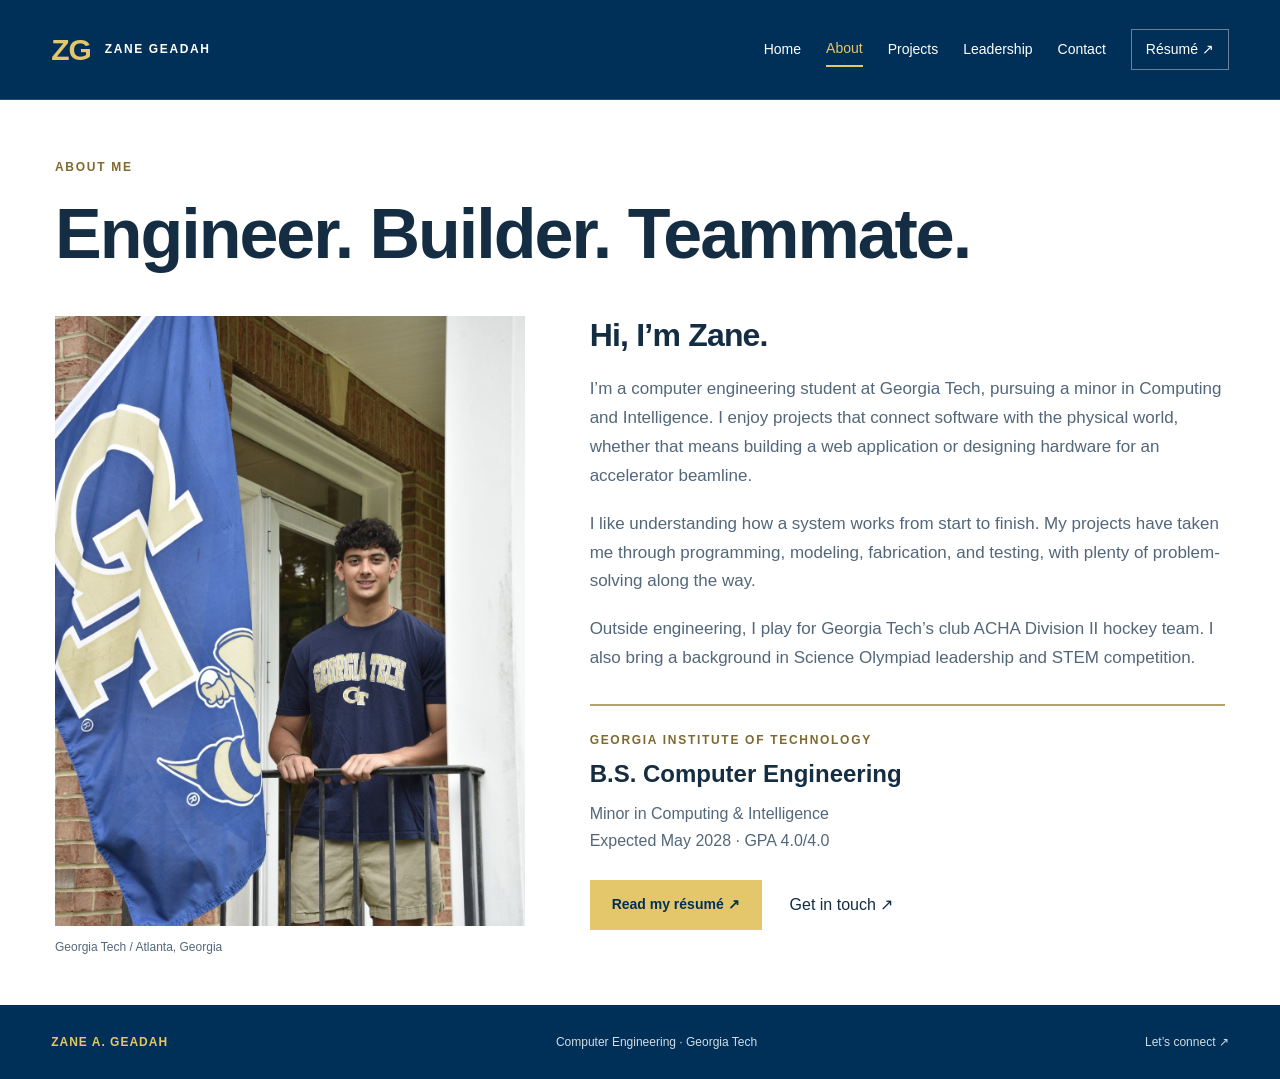
==== about.html @ a60bbcfa "Initial Portfolio Site" ====
<!doctype html><html lang="en"><head><meta charset="utf-8"><meta name="viewport" content="width=device-width,initial-scale=1"><title>About me | Zane Geadah</title><meta name="description" content="Zane Geadah — Georgia Tech computer engineering student. Projects, research, leadership, and a GT Movies Store walkthrough."><meta name="theme-color" content="#003057"><link rel="stylesheet" href="style.css"></head><body><a class="skip" href="#main">Skip to content</a><header><a class="brand" href="index.html">ZG<span>ZANE GEADAH</span></a><nav aria-label="Main navigation"><a href="index.html">Home</a><a href="about.html" aria-current="page">About</a><a href="projects.html">Projects</a><a href="leadership.html">Leadership</a><a href="contact.html">Contact</a><a class="resume" href="assets/Zane-Geadah-Resume.pdf" target="_blank" rel="noopener">Résumé ↗</a></nav></header><main id="main"><section class="page-heading wrap"><p class="eyebrow">ABOUT ME</p><h1>Engineer. Builder. Teammate.</h1></section><section class="split wrap about-layout"><figure class="about-photo"><img src="assets/about-zane.jpg" alt="Zane standing beside a Georgia Tech flag"><figcaption>Georgia Tech / Atlanta, Georgia</figcaption></figure><div class="prose"><h2>Hi, I’m Zane.</h2><p>I’m a computer engineering student at Georgia Tech, pursuing a minor in Computing and Intelligence. I enjoy projects that connect software with the physical world, whether that means building a web application or designing hardware for an accelerator beamline.</p><p>I like understanding how a system works from start to finish. My projects have taken me through programming, modeling, fabrication, and testing, with plenty of problem-solving along the way.</p><p>Outside engineering, I play for Georgia Tech’s club ACHA Division II hockey team. I also bring a background in Science Olympiad leadership and STEM competition.</p><div class="education-block"><p class="eyebrow">GEORGIA INSTITUTE OF TECHNOLOGY</p><h3>B.S. Computer Engineering</h3><p>Minor in Computing &amp; Intelligence<br>Expected May 2028 · GPA 4.0/4.0</p></div><div class="actions"><a class="button" href="assets/Zane-Geadah-Resume.pdf" target="_blank" rel="noopener">Read my résumé ↗</a><a href="contact.html">Get in touch ↗</a></div></div></section></main><footer><a class="footer-name" href="index.html">ZANE A. GEADAH</a><span>Computer Engineering · Georgia Tech</span><a href="mailto:zageadah@gmail.com">Let’s connect ↗</a></footer><dialog id="image-viewer" aria-label="Project image detail"><button id="close-viewer" aria-label="Close image">Close ×</button><img id="viewer-image" alt=""><p id="viewer-caption"></p></dialog><script src="site.js"></script></body></html>
---- style.css ----
:root{--navy:#003057;--deep:#061e32;--gold:#e4c66b;--ink:#142d42;--muted:#53677a;--paper:#fff;--line:#d8e0e5}*{box-sizing:border-box}html{scroll-behavior:smooth}body{margin:0;background:white;color:var(--ink);font:16px/1.7 Arial,Helvetica,sans-serif;min-height:100vh;display:flex;flex-direction:column}main{flex:1}a{color:inherit;text-decoration:none}a:hover{text-decoration:underline;text-underline-offset:5px}a:focus-visible,button:focus-visible{outline:3px solid #b79a42;outline-offset:5px}img{display:block;width:100%;height:100%;object-fit:cover}p,h1,h2,h3,figure{margin:0}.wrap{max-width:1320px;margin:auto;padding-left:55px;padding-right:55px}header{background:var(--navy);color:white;display:flex;justify-content:space-between;align-items:center;gap:24px;padding:24px max(4%,calc((100vw - 1210px)/2));border-bottom:1px solid #ffffff28}.brand{display:flex;align-items:center;gap:14px;font-size:30px;letter-spacing:-1px;font-weight:800;color:var(--gold)}.brand span{font-size:12px;letter-spacing:1.6px;color:white}nav{display:flex;gap:25px;align-items:center;font-size:14px}nav a{padding:5px 0}nav a[aria-current]{color:var(--gold);border-bottom:2px solid var(--gold)}nav .resume{border:1px solid #ffffff65;padding:8px 14px}h1{font-size:clamp(38px,5.5vw,70px);line-height:1.09;letter-spacing:-2px;font-weight:700}h1 em{font-style:normal;color:#8c722f}h2{font-size:32px;line-height:1.2;letter-spacing:-.8px}h3{font-size:24px;line-height:1.3}.eyebrow{font-size:12px;letter-spacing:1.7px;font-weight:700}.home-hero{max-width:none;background:var(--navy);color:white;padding:68px max(4%,calc((100vw - 1210px)/2)) 58px}.home-hero .eyebrow{color:var(--gold)}.home-hero h1{font-size:clamp(58px,8vw,108px);margin:22px 0 24px;letter-spacing:-4px}.gold{color:var(--gold)}.hero-line{font-size:clamp(31px,4vw,48px);line-height:1.18}.hero-line em{font-family:Georgia,serif;color:var(--gold);font-weight:400}.intro-text{max-width:630px;color:#d2dce5;font-size:18px;margin:25px 0}.actions{display:flex;align-items:center;gap:28px;flex-wrap:wrap;margin-top:26px}.button{background:var(--gold);color:var(--navy);display:inline-flex;align-items:center;gap:22px;padding:13px 22px;font-size:14px;font-weight:700}.availability{font-size:12px;letter-spacing:1.5px;margin-top:31px;color:#c4d0dc}.section-title{display:flex;justify-content:space-between;align-items:end;gap:24px;margin-bottom:27px}.section-title .eyebrow{color:var(--muted);margin-bottom:10px}.section-title>a{font-size:14px}.home-projects{padding-top:52px;padding-bottom:65px}.cards{display:grid;grid-template-columns:repeat(3,minmax(0,1fr));gap:23px}.card{display:block;border:1px solid var(--line);background:#fff;transition:transform .2s,box-shadow .2s}.card:hover{transform:translateY(-4px);box-shadow:0 10px 28px #00305713;text-decoration:none}.card-image{height:205px;overflow:hidden;background:var(--deep)}.card-image img{object-fit:cover}.card-copy{padding:24px}.card-copy .eyebrow{font-size:11px;color:#667687}.card-copy h2{font-size:24px;display:flex;justify-content:space-between;gap:13px;margin:11px 0 12px}.card-copy h2 span{font-size:20px;color:#886d2c}.card-copy>p:last-child{color:var(--muted);font-size:15px;line-height:1.6}.card-mark{height:205px;background:var(--navy);color:var(--gold);display:flex;align-items:center;justify-content:center;font-size:74px;letter-spacing:-3px;font-weight:700;gap:9px}.card-mark small{font-size:21px;letter-spacing:0}.page-heading{padding-top:57px;padding-bottom:43px}.page-heading .eyebrow{color:#81692e;margin-bottom:19px}.lede{max-width:740px;margin-top:22px;color:var(--muted);font-size:19px}.breadcrumb{padding-top:28px;font-size:14px;color:#60768a}.breadcrumb+.page-heading{padding-top:26px}.project-list{padding-bottom:75px}.split{display:grid;grid-template-columns:.85fr 1.15fr;gap:65px;align-items:start;padding-bottom:75px}.about-photo{height:610px}.about-photo img{object-position:center 40%}figcaption{font-size:12px;color:var(--muted);padding:12px 0;line-height:1.5}.prose h2{margin-bottom:21px}.prose>p{color:var(--muted);margin-bottom:19px;font-size:17px}.education-block{border-top:2px solid #b3a369;margin-top:31px;padding-top:24px}.education-block .eyebrow{color:#7e692f;margin-bottom:8px}.education-block p:not(.eyebrow){color:var(--muted);margin-top:10px}.lab-overview{display:grid;grid-template-columns:1fr 1.08fr;gap:46px;align-items:start}.lab-overview figure{height:430px}.lab-overview img{object-position:center}.tags{display:flex;flex-wrap:wrap;gap:8px;margin-top:22px}.tags span{font-size:12px;border:1px solid #aebcc9;padding:4px 10px}.lab-process{padding-top:73px;padding-bottom:80px}.evidence-grid{display:grid;grid-template-columns:repeat(4,minmax(0,1fr));gap:18px}.evidence-item{appearance:none;border:0;background:none;padding:0;color:inherit;text-align:left;font:inherit;cursor:pointer}.evidence-visual{height:210px;display:block;border:1px solid var(--line);background:#f3f5f7}.evidence-visual img{object-fit:contain}.evidence-caption{display:block;margin-top:13px}.evidence-caption small{display:block;font-size:11px;letter-spacing:1px;color:#6d602f}.evidence-caption strong{display:block;font-size:16px;line-height:1.4;margin-top:7px}.evidence-caption strong>span{color:#8c722f}.mining-layout{display:grid;grid-template-columns:.8fr 1.2fr;gap:60px;padding-bottom:85px;align-items:start}.mining-metric{background:var(--navy);color:var(--gold);padding:45px}.mining-metric strong{display:block;font-size:110px;line-height:1;letter-spacing:-5px}.mining-metric>span{font-size:32px}.mining-metric p{font-size:13px;color:#c3d0dc;margin-top:22px}.leadership-cards{grid-template-columns:repeat(2,1fr)}.leadership-cards .card-image{height:300px}.leadership-cards .card:first-child img{object-position:center 30%}.honor-society{padding-top:55px;padding-bottom:70px}.honor-society .eyebrow{margin-bottom:12px}.honor-society p{max-width:790px}.hockey-layout{grid-template-columns:1fr 1fr}.hockey-layout figure{height:670px}.hockey-layout img{object-fit:contain;background:#f3f5f7}.science-layout{padding-bottom:75px;display:grid;gap:36px}.science-layout figure img{height:auto;max-height:590px;object-fit:contain}.science-layout .prose{max-width:820px}.contact-page{padding-bottom:120px}.email{font-size:clamp(24px,4vw,46px);font-weight:700;border-bottom:2px solid #b3a369;padding-bottom:8px;overflow-wrap:anywhere}.contact-links{display:flex;gap:30px;flex-wrap:wrap;margin-top:36px}.contact-links a{font-size:16px}footer{display:flex;justify-content:space-between;gap:22px;align-items:center;background:var(--navy);color:#d0dce5;padding:27px max(4%,calc((100vw - 1210px)/2));font-size:12px}.footer-name{font-weight:700;color:var(--gold);letter-spacing:1px}.skip{position:absolute;top:-100px;background:white;padding:15px;z-index:20}.skip:focus{top:0}dialog{border:0;padding:24px;background:white;max-width:94vw;max-height:94vh;width:1100px;box-shadow:0 20px 100px #0005}dialog::backdrop{background:#001e36dd}dialog img{height:auto;max-height:76vh;object-fit:contain;margin:auto}dialog p{font-size:14px;margin-top:12px}#close-viewer{display:block;margin:0 0 15px auto;border:1px solid #a0adb9;background:white;padding:9px 16px;color:var(--ink);font:inherit;cursor:pointer}body:has(dialog[open]){overflow:hidden}.movie-page{padding-top:28px;padding-bottom:75px}
@media(max-width:1000px){header{flex-wrap:wrap}nav{gap:23px}.wrap{padding-left:32px;padding-right:32px}.cards{gap:18px}.card-copy{padding:19px}.card-copy h2{font-size:22px}.split{gap:35px}.about-photo{height:550px}.lab-overview{gap:28px}.evidence-grid{grid-template-columns:repeat(2,1fr)}.evidence-visual{height:260px}.mining-layout{gap:30px}.mining-metric{padding:32px}.mining-metric strong{font-size:88px}}
@media(max-width:700px){header{padding:20px 22px;gap:17px}.brand{font-size:26px}.brand span{font-size:11px}nav{gap:16px;flex-wrap:wrap;font-size:14px}.wrap{padding-left:23px;padding-right:23px}.home-hero{padding:45px 23px}.home-hero h1{letter-spacing:-2px}.cards{grid-template-columns:1fr}.card-image,.card-mark{height:240px}.page-heading{padding-top:38px;padding-bottom:32px}h1{font-size:42px;letter-spacing:-1.4px}h2{font-size:28px}.split,.lab-overview,.mining-layout{grid-template-columns:1fr;gap:40px}.about-photo{height:490px;max-width:390px;width:100%;margin:0 auto 10px}.lab-overview figure{height:auto}.lab-overview img{height:310px}.lab-process{padding-top:42px}.evidence-visual{height:180px}.evidence-grid{gap:25px 14px}.evidence-caption small{font-size:10px}.evidence-caption strong{font-size:14px}.section-title{align-items:start}.section-title>a{white-space:nowrap}.mining-metric{padding:30px}.hockey-layout figure{height:540px}.leadership-cards{grid-template-columns:1fr}.science-layout{gap:25px}.contact-page{padding-bottom:85px}footer{flex-wrap:wrap;padding:25px 23px}.movie-page{padding-left:15px;padding-right:15px}.breadcrumb{padding-top:22px}.prose>p{font-size:16px}.card:hover{transform:none}}@media(prefers-reduced-motion:reduce){html{scroll-behavior:auto}.card{transition:none}}
/* GT Movies Store project case study */
.projects{background:#fff;padding-bottom:30px}.movie-project{border:1px solid #dbe2e8;min-width:0}.movie-overview{display:grid;grid-template-columns:1.45fr 1fr;gap:55px;padding:42px}.movie-description .eyebrow{color:#627284}.movie-description h3{font-size:46px;letter-spacing:-1.4px;margin:13px 0 18px}.movie-description>p:not(.eyebrow){color:var(--muted);margin:15px 0}.movie-description .project-lead{font-size:23px;color:var(--ink)!important;line-height:1.4}.project-actions{display:flex;align-items:center;gap:26px;margin-top:28px;flex-wrap:wrap}.project-actions .button{font-size:14px;gap:18px}.movie-capabilities{background:#f3f6f8;padding:28px;align-self:start;border-top:3px solid #b49b61}.movie-capabilities>div{display:flex;gap:17px;padding:22px 0;border-bottom:1px solid #d6dfe7}.movie-capabilities>div>span{font-size:13px;color:#60768a;font-weight:700}.movie-capabilities h4,.process-grid h4{margin:0 0 9px;font-size:19px;line-height:1.35;letter-spacing:-.3px}.movie-capabilities p:not(.eyebrow){font-size:15px;line-height:1.6;color:var(--muted)}.code-note{font-size:13px;display:block;margin-top:21px;overflow-wrap:anywhere}.code-note>span{font-family:monospace;font-size:18px;margin-right:7px}.project-process{padding:38px 42px;background:#f7f9fa;border-top:1px solid #dbe2e8}.process-heading .eyebrow{color:var(--muted);margin-bottom:9px}.process-heading h3{font-size:29px}.process-grid{display:grid;grid-template-columns:repeat(3,minmax(0,1fr));gap:30px;margin-top:30px}.process-number{display:block;font-size:12px;color:#526c84;font-weight:700;letter-spacing:1px;margin-bottom:13px}.process-grid p{font-size:16px;color:var(--muted);margin:14px 0 0}.process-grid a{color:#234f73;text-decoration:underline;text-underline-offset:3px}.project-video{padding:38px 42px;border-top:1px solid #dbe2e8}.video-heading{display:flex;justify-content:space-between;align-items:end;gap:20px;margin-bottom:22px}.video-heading .eyebrow{color:var(--muted);margin-bottom:9px}.video-heading>span{font-size:12px;letter-spacing:1px;color:var(--muted);white-space:nowrap}.project-video video{display:block;width:100%;aspect-ratio:16/9;background:#080c11;max-height:75vh;object-fit:contain}.video-footer{display:flex;gap:25px;justify-content:space-between;align-items:start;margin-top:15px;font-size:14px;color:var(--muted)}.video-footer a{white-space:nowrap;text-decoration:underline}#gt-movies-store,#project-video{scroll-margin-top:30px}.movie-project cite{font-style:italic}@media(max-width:1000px){.movie-overview{padding:30px;gap:30px;grid-template-columns:1.2fr 1fr}.movie-description h3{font-size:38px}.process-grid{gap:24px;grid-template-columns:1fr}.process-grid section{border-top:1px solid #dbe2e8;padding-top:23px}.project-process,.project-video{padding:30px}.process-grid p{max-width:850px}}@media(max-width:700px){header{gap:14px;flex-wrap:wrap}nav{gap:16px;flex-wrap:wrap}.movie-overview{grid-template-columns:1fr;padding:23px;gap:28px}.movie-description h3{font-size:34px}.movie-description .project-lead{font-size:21px}.movie-capabilities{padding:22px}.project-process,.project-video{padding:24px}.process-heading h3{font-size:26px}.video-heading{align-items:start;flex-direction:column;gap:10px}.video-heading h3{font-size:25px}.video-footer{flex-direction:column;gap:12px}.project-actions{gap:20px}.project-video video{max-height:none}.projects .section-heading h2{font-size:30px}.code-note{font-size:14px}}@media(max-width:390px){.project-process,.project-video,.movie-overview{padding:18px}.movie-description h3{font-size:30px}nav{gap:12px}}
.movie-capabilities{background:var(--navy);color:white;border-top:3px solid var(--gold)}.movie-capabilities p:not(.eyebrow){color:#d0dbe5}.movie-capabilities>div{border-color:#ffffff30}.movie-capabilities>div>span{color:var(--gold)}.movie-capabilities .eyebrow,.code-note{color:var(--gold)}.project-process{background:#f5f6f7}.process-number{color:#80692c}.movie-description .eyebrow{color:#80692c}.project-video{background:var(--deep);color:white}.video-heading .eyebrow,.video-heading>span{color:var(--gold)}.video-footer{color:#cbd7e1}
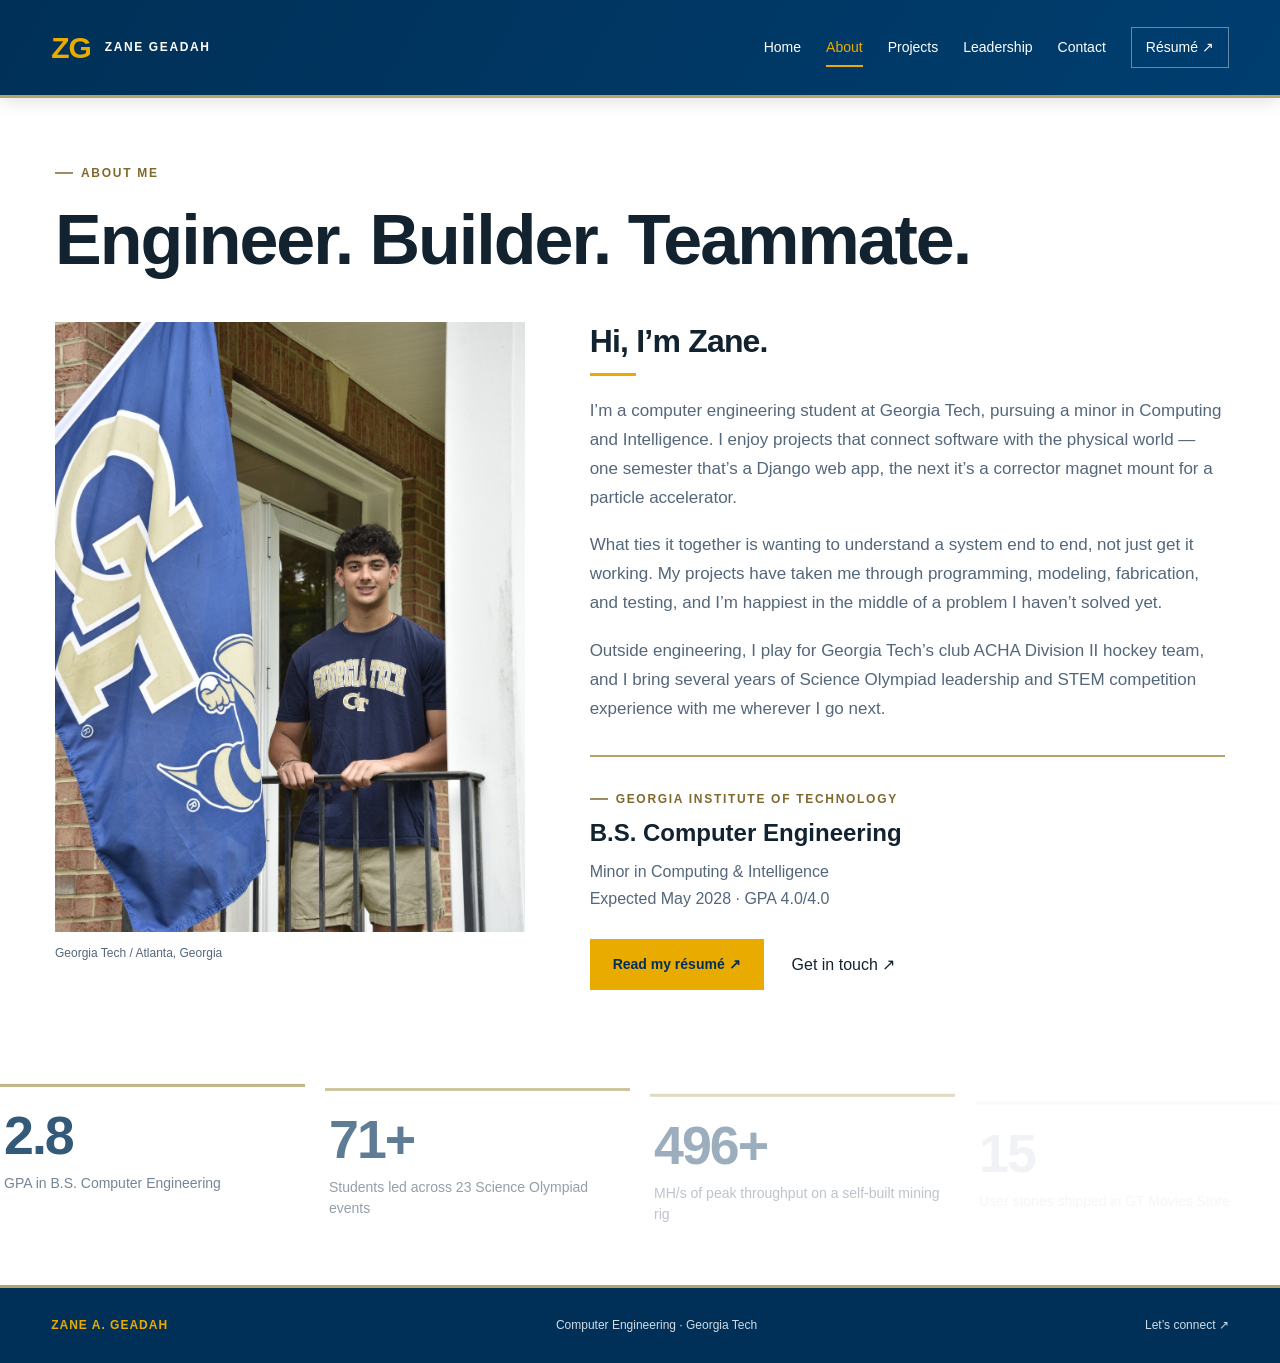
==== commit 4d15249b: "Add scroll-driven motion system and refresh copy across the site - Vendor anime.js (v3.2.2, MIT) loc" ====
--- a/about.html
+++ b/about.html
@@ -1 +1 @@
-<!doctype html><html lang="en"><head><meta charset="utf-8"><meta name="viewport" content="width=device-width,initial-scale=1"><title>About me | Zane Geadah</title><meta name="description" content="Zane Geadah — Georgia Tech computer engineering student. Projects, research, leadership, and a GT Movies Store walkthrough."><meta name="theme-color" content="#003057"><link rel="stylesheet" href="style.css"></head><body><a class="skip" href="#main">Skip to content</a><header><a class="brand" href="index.html">ZG<span>ZANE GEADAH</span></a><nav aria-label="Main navigation"><a href="index.html">Home</a><a href="about.html" aria-current="page">About</a><a href="projects.html">Projects</a><a href="leadership.html">Leadership</a><a href="contact.html">Contact</a><a class="resume" href="assets/Zane-Geadah-Resume.pdf" target="_blank" rel="noopener">Résumé ↗</a></nav></header><main id="main"><section class="page-heading wrap"><p class="eyebrow">ABOUT ME</p><h1>Engineer. Builder. Teammate.</h1></section><section class="split wrap about-layout"><figure class="about-photo"><img src="assets/about-zane.jpg" alt="Zane standing beside a Georgia Tech flag"><figcaption>Georgia Tech / Atlanta, Georgia</figcaption></figure><div class="prose"><h2>Hi, I’m Zane.</h2><p>I’m a computer engineering student at Georgia Tech, pursuing a minor in Computing and Intelligence. I enjoy projects that connect software with the physical world, whether that means building a web application or designing hardware for an accelerator beamline.</p><p>I like understanding how a system works from start to finish. My projects have taken me through programming, modeling, fabrication, and testing, with plenty of problem-solving along the way.</p><p>Outside engineering, I play for Georgia Tech’s club ACHA Division II hockey team. I also bring a background in Science Olympiad leadership and STEM competition.</p><div class="education-block"><p class="eyebrow">GEORGIA INSTITUTE OF TECHNOLOGY</p><h3>B.S. Computer Engineering</h3><p>Minor in Computing &amp; Intelligence<br>Expected May 2028 · GPA 4.0/4.0</p></div><div class="actions"><a class="button" href="assets/Zane-Geadah-Resume.pdf" target="_blank" rel="noopener">Read my résumé ↗</a><a href="contact.html">Get in touch ↗</a></div></div></section></main><footer><a class="footer-name" href="index.html">ZANE A. GEADAH</a><span>Computer Engineering · Georgia Tech</span><a href="mailto:zageadah@gmail.com">Let’s connect ↗</a></footer><dialog id="image-viewer" aria-label="Project image detail"><button id="close-viewer" aria-label="Close image">Close ×</button><img id="viewer-image" alt=""><p id="viewer-caption"></p></dialog><script src="site.js"></script></body></html>+<!doctype html><html lang="en"><head><meta charset="utf-8"><meta name="viewport" content="width=device-width,initial-scale=1"><title>About me | Zane Geadah</title><meta name="description" content="Zane Geadah — Georgia Tech computer engineering student. Projects, research, leadership, and a GT Movies Store walkthrough."><meta name="theme-color" content="#003057"><link rel="stylesheet" href="style.css"></head><body><a class="skip" href="#main">Skip to content</a><header><a class="brand" href="index.html">ZG<span>ZANE GEADAH</span></a><nav aria-label="Main navigation"><a href="index.html">Home</a><a href="about.html" aria-current="page">About</a><a href="projects.html">Projects</a><a href="leadership.html">Leadership</a><a href="contact.html">Contact</a><a class="resume" href="assets/Zane-Geadah-Resume.pdf" target="_blank" rel="noopener">Résumé ↗</a></nav></header><main id="main"><section class="page-heading wrap"><p class="eyebrow">ABOUT ME</p><h1>Engineer. Builder. Teammate.</h1></section><section class="split wrap about-layout"><figure class="about-photo"><img src="assets/about-zane.jpg" alt="Zane standing beside a Georgia Tech flag"><figcaption>Georgia Tech / Atlanta, Georgia</figcaption></figure><div class="prose"><h2>Hi, I’m Zane.</h2><p>I’m a computer engineering student at Georgia Tech, pursuing a minor in Computing and Intelligence. I enjoy projects that connect software with the physical world — one semester that’s a Django web app, the next it’s a corrector magnet mount for a particle accelerator.</p><p>What ties it together is wanting to understand a system end to end, not just get it working. My projects have taken me through programming, modeling, fabrication, and testing, and I’m happiest in the middle of a problem I haven’t solved yet.</p><p>Outside engineering, I play for Georgia Tech’s club ACHA Division II hockey team, and I bring several years of Science Olympiad leadership and STEM competition experience with me wherever I go next.</p><div class="education-block"><p class="eyebrow">GEORGIA INSTITUTE OF TECHNOLOGY</p><h3>B.S. Computer Engineering</h3><p>Minor in Computing &amp; Intelligence<br>Expected May 2028 · GPA 4.0/4.0</p></div><div class="actions"><a class="button" href="assets/Zane-Geadah-Resume.pdf" target="_blank" rel="noopener">Read my résumé ↗</a><a href="contact.html">Get in touch ↗</a></div></div></section><section class="wrap stat-strip" aria-label="Zane by the numbers"><div class="stat"><strong data-count="4" data-decimals="1">4.0</strong><span>GPA in B.S. Computer Engineering</span></div><div class="stat"><strong data-count="100" data-suffix="+">100+</strong><span>Students led across 23 Science Olympiad events</span></div><div class="stat"><strong data-count="700" data-suffix="+">700+</strong><span>MH/s of peak throughput on a self-built mining rig</span></div><div class="stat"><strong data-count="21">21</strong><span>User stories shipped in GT Movies Store</span></div></section></main><footer><a class="footer-name" href="index.html">ZANE A. GEADAH</a><span>Computer Engineering · Georgia Tech</span><a href="mailto:zageadah@gmail.com">Let’s connect ↗</a></footer><dialog id="image-viewer" aria-label="Project image detail"><button id="close-viewer" aria-label="Close image">Close ×</button><img id="viewer-image" alt=""><p id="viewer-caption"></p></dialog><script src="assets/vendor/anime.min.js"></script><script src="site.js"></script><script src="motion.js"></script></body></html>
--- a/style.css
+++ b/style.css
@@ -1,6 +1,6 @@
-:root{--navy:#003057;--deep:#061e32;--gold:#e4c66b;--ink:#142d42;--muted:#53677a;--paper:#fff;--line:#d8e0e5}*{box-sizing:border-box}html{scroll-behavior:smooth}body{margin:0;background:white;color:var(--ink);font:16px/1.7 Arial,Helvetica,sans-serif;min-height:100vh;display:flex;flex-direction:column}main{flex:1}a{color:inherit;text-decoration:none}a:hover{text-decoration:underline;text-underline-offset:5px}a:focus-visible,button:focus-visible{outline:3px solid #b79a42;outline-offset:5px}img{display:block;width:100%;height:100%;object-fit:cover}p,h1,h2,h3,figure{margin:0}.wrap{max-width:1320px;margin:auto;padding-left:55px;padding-right:55px}header{background:var(--navy);color:white;display:flex;justify-content:space-between;align-items:center;gap:24px;padding:24px max(4%,calc((100vw - 1210px)/2));border-bottom:1px solid #ffffff28}.brand{display:flex;align-items:center;gap:14px;font-size:30px;letter-spacing:-1px;font-weight:800;color:var(--gold)}.brand span{font-size:12px;letter-spacing:1.6px;color:white}nav{display:flex;gap:25px;align-items:center;font-size:14px}nav a{padding:5px 0}nav a[aria-current]{color:var(--gold);border-bottom:2px solid var(--gold)}nav .resume{border:1px solid #ffffff65;padding:8px 14px}h1{font-size:clamp(38px,5.5vw,70px);line-height:1.09;letter-spacing:-2px;font-weight:700}h1 em{font-style:normal;color:#8c722f}h2{font-size:32px;line-height:1.2;letter-spacing:-.8px}h3{font-size:24px;line-height:1.3}.eyebrow{font-size:12px;letter-spacing:1.7px;font-weight:700}.home-hero{max-width:none;background:var(--navy);color:white;padding:68px max(4%,calc((100vw - 1210px)/2)) 58px}.home-hero .eyebrow{color:var(--gold)}.home-hero h1{font-size:clamp(58px,8vw,108px);margin:22px 0 24px;letter-spacing:-4px}.gold{color:var(--gold)}.hero-line{font-size:clamp(31px,4vw,48px);line-height:1.18}.hero-line em{font-family:Georgia,serif;color:var(--gold);font-weight:400}.intro-text{max-width:630px;color:#d2dce5;font-size:18px;margin:25px 0}.actions{display:flex;align-items:center;gap:28px;flex-wrap:wrap;margin-top:26px}.button{background:var(--gold);color:var(--navy);display:inline-flex;align-items:center;gap:22px;padding:13px 22px;font-size:14px;font-weight:700}.availability{font-size:12px;letter-spacing:1.5px;margin-top:31px;color:#c4d0dc}.section-title{display:flex;justify-content:space-between;align-items:end;gap:24px;margin-bottom:27px}.section-title .eyebrow{color:var(--muted);margin-bottom:10px}.section-title>a{font-size:14px}.home-projects{padding-top:52px;padding-bottom:65px}.cards{display:grid;grid-template-columns:repeat(3,minmax(0,1fr));gap:23px}.card{display:block;border:1px solid var(--line);background:#fff;transition:transform .2s,box-shadow .2s}.card:hover{transform:translateY(-4px);box-shadow:0 10px 28px #00305713;text-decoration:none}.card-image{height:205px;overflow:hidden;background:var(--deep)}.card-image img{object-fit:cover}.card-copy{padding:24px}.card-copy .eyebrow{font-size:11px;color:#667687}.card-copy h2{font-size:24px;display:flex;justify-content:space-between;gap:13px;margin:11px 0 12px}.card-copy h2 span{font-size:20px;color:#886d2c}.card-copy>p:last-child{color:var(--muted);font-size:15px;line-height:1.6}.card-mark{height:205px;background:var(--navy);color:var(--gold);display:flex;align-items:center;justify-content:center;font-size:74px;letter-spacing:-3px;font-weight:700;gap:9px}.card-mark small{font-size:21px;letter-spacing:0}.page-heading{padding-top:57px;padding-bottom:43px}.page-heading .eyebrow{color:#81692e;margin-bottom:19px}.lede{max-width:740px;margin-top:22px;color:var(--muted);font-size:19px}.breadcrumb{padding-top:28px;font-size:14px;color:#60768a}.breadcrumb+.page-heading{padding-top:26px}.project-list{padding-bottom:75px}.split{display:grid;grid-template-columns:.85fr 1.15fr;gap:65px;align-items:start;padding-bottom:75px}.about-photo{height:610px}.about-photo img{object-position:center 40%}figcaption{font-size:12px;color:var(--muted);padding:12px 0;line-height:1.5}.prose h2{margin-bottom:21px}.prose>p{color:var(--muted);margin-bottom:19px;font-size:17px}.education-block{border-top:2px solid #b3a369;margin-top:31px;padding-top:24px}.education-block .eyebrow{color:#7e692f;margin-bottom:8px}.education-block p:not(.eyebrow){color:var(--muted);margin-top:10px}.lab-overview{display:grid;grid-template-columns:1fr 1.08fr;gap:46px;align-items:start}.lab-overview figure{height:430px}.lab-overview img{object-position:center}.tags{display:flex;flex-wrap:wrap;gap:8px;margin-top:22px}.tags span{font-size:12px;border:1px solid #aebcc9;padding:4px 10px}.lab-process{padding-top:73px;padding-bottom:80px}.evidence-grid{display:grid;grid-template-columns:repeat(4,minmax(0,1fr));gap:18px}.evidence-item{appearance:none;border:0;background:none;padding:0;color:inherit;text-align:left;font:inherit;cursor:pointer}.evidence-visual{height:210px;display:block;border:1px solid var(--line);background:#f3f5f7}.evidence-visual img{object-fit:contain}.evidence-caption{display:block;margin-top:13px}.evidence-caption small{display:block;font-size:11px;letter-spacing:1px;color:#6d602f}.evidence-caption strong{display:block;font-size:16px;line-height:1.4;margin-top:7px}.evidence-caption strong>span{color:#8c722f}.mining-layout{display:grid;grid-template-columns:.8fr 1.2fr;gap:60px;padding-bottom:85px;align-items:start}.mining-metric{background:var(--navy);color:var(--gold);padding:45px}.mining-metric strong{display:block;font-size:110px;line-height:1;letter-spacing:-5px}.mining-metric>span{font-size:32px}.mining-metric p{font-size:13px;color:#c3d0dc;margin-top:22px}.leadership-cards{grid-template-columns:repeat(2,1fr)}.leadership-cards .card-image{height:300px}.leadership-cards .card:first-child img{object-position:center 30%}.honor-society{padding-top:55px;padding-bottom:70px}.honor-society .eyebrow{margin-bottom:12px}.honor-society p{max-width:790px}.hockey-layout{grid-template-columns:1fr 1fr}.hockey-layout figure{height:670px}.hockey-layout img{object-fit:contain;background:#f3f5f7}.science-layout{padding-bottom:75px;display:grid;gap:36px}.science-layout figure img{height:auto;max-height:590px;object-fit:contain}.science-layout .prose{max-width:820px}.contact-page{padding-bottom:120px}.email{font-size:clamp(24px,4vw,46px);font-weight:700;border-bottom:2px solid #b3a369;padding-bottom:8px;overflow-wrap:anywhere}.contact-links{display:flex;gap:30px;flex-wrap:wrap;margin-top:36px}.contact-links a{font-size:16px}footer{display:flex;justify-content:space-between;gap:22px;align-items:center;background:var(--navy);color:#d0dce5;padding:27px max(4%,calc((100vw - 1210px)/2));font-size:12px}.footer-name{font-weight:700;color:var(--gold);letter-spacing:1px}.skip{position:absolute;top:-100px;background:white;padding:15px;z-index:20}.skip:focus{top:0}dialog{border:0;padding:24px;background:white;max-width:94vw;max-height:94vh;width:1100px;box-shadow:0 20px 100px #0005}dialog::backdrop{background:#001e36dd}dialog img{height:auto;max-height:76vh;object-fit:contain;margin:auto}dialog p{font-size:14px;margin-top:12px}#close-viewer{display:block;margin:0 0 15px auto;border:1px solid #a0adb9;background:white;padding:9px 16px;color:var(--ink);font:inherit;cursor:pointer}body:has(dialog[open]){overflow:hidden}.movie-page{padding-top:28px;padding-bottom:75px}
+:root{--navy:#003057;--navy2:#00457c;--deep:#041a2c;--gold:#b3a369;--gold-bright:#eaab00;--ink:#12232f;--muted:#54677a;--paper:#fff;--line:#dbe1e6;--cream:#f8f6ee}*{box-sizing:border-box}html{scroll-behavior:smooth}body{margin:0;background:white;color:var(--ink);font:16px/1.7 Arial,Helvetica,sans-serif;min-height:100vh;display:flex;flex-direction:column}main{flex:1}a{color:inherit;text-decoration:none}a:hover{text-decoration:underline;text-underline-offset:5px}a:focus-visible,button:focus-visible{outline:3px solid var(--gold-bright);outline-offset:5px}img{display:block;width:100%;height:100%;object-fit:cover}p,h1,h2,h3,figure{margin:0}.wrap{max-width:1320px;margin:auto;padding-left:55px;padding-right:55px}header{background:linear-gradient(120deg,var(--navy),var(--navy2) 150%);color:white;display:flex;justify-content:space-between;align-items:center;gap:24px;padding:22px max(4%,calc((100vw - 1210px)/2));border-bottom:3px solid var(--gold);position:sticky;top:0;z-index:10;box-shadow:0 2px 18px #00000022;transition:padding .3s ease,box-shadow .3s ease}header.scrolled{padding-top:13px;padding-bottom:13px;box-shadow:0 8px 26px #00000038}.scroll-progress{position:fixed;top:0;left:0;height:3px;width:0%;background:linear-gradient(90deg,var(--gold),var(--gold-bright));z-index:50;pointer-events:none}.brand{display:flex;align-items:center;gap:14px;font-size:30px;letter-spacing:-1px;font-weight:800;color:var(--gold-bright)}.brand span{font-size:12px;letter-spacing:1.6px;color:white}nav{display:flex;gap:25px;align-items:center;font-size:14px}nav a{padding:5px 0;position:relative}nav a:not(.resume)::after{content:"";position:absolute;left:0;right:0;bottom:-3px;height:2px;background:var(--gold-bright);transform:scaleX(0);transform-origin:left;transition:transform .25s ease}nav a:not(.resume):hover::after{transform:scaleX(1)}nav a[aria-current]{color:var(--gold-bright)}nav a[aria-current]::after{transform:scaleX(1)}nav .resume{border:1px solid #ffffff65;padding:8px 14px;transition:border-color .2s,background .2s}nav .resume:hover{border-color:var(--gold-bright);background:#ffffff12;text-decoration:none}h1{font-size:clamp(38px,5.5vw,70px);line-height:1.09;letter-spacing:-2px;font-weight:700}h1 em{font-style:normal;color:#8c722f}h2{font-size:32px;line-height:1.2;letter-spacing:-.8px}h3{font-size:24px;line-height:1.3}.eyebrow{font-size:12px;letter-spacing:1.7px;font-weight:700;display:inline-flex;align-items:center;gap:8px}.eyebrow::before{content:"";width:18px;height:2px;background:currentColor;opacity:.75;flex:none}.home-hero{max-width:none;position:relative;overflow:hidden;background:radial-gradient(1100px 620px at 82% -10%,#0a4677 0%,var(--navy) 55%),linear-gradient(160deg,var(--navy),var(--deep));color:white;padding:78px max(4%,calc((100vw - 1210px)/2)) 64px}.home-hero::before{content:"";position:absolute;inset:0;background-image:linear-gradient(#ffffff0d 1px,transparent 1px),linear-gradient(90deg,#ffffff0d 1px,transparent 1px);background-size:46px 46px;-webkit-mask-image:linear-gradient(180deg,#000,transparent 75%);mask-image:linear-gradient(180deg,#000,transparent 75%);pointer-events:none}.hero-orb{position:absolute;right:-8%;top:-18%;width:520px;height:520px;border:1px solid var(--gold);border-radius:50%;opacity:.16;pointer-events:none}.hero-orb::before{content:"";position:absolute;inset:60px;border:1px solid var(--gold);border-radius:50%;opacity:.6}.home-hero>*{position:relative}.home-hero .eyebrow{color:var(--gold-bright)}.home-hero h1{font-size:clamp(58px,8vw,108px);margin:22px 0 24px;letter-spacing:-4px}.gold{color:var(--gold-bright)}.hero-line{font-size:clamp(31px,4vw,48px);line-height:1.18}.hero-line em{font-family:Georgia,serif;color:var(--gold-bright);font-weight:400}.intro-text{max-width:630px;color:#d2dce5;font-size:18px;margin:25px 0}.actions{display:flex;align-items:center;gap:28px;flex-wrap:wrap;margin-top:26px}.button{background:var(--gold-bright);color:var(--navy);display:inline-flex;align-items:center;gap:22px;padding:13px 22px;font-size:14px;font-weight:700;border:1px solid transparent;transition:transform .18s ease,box-shadow .18s ease,background .18s ease}.button:hover{transform:translateY(-2px);box-shadow:0 12px 26px #eaab0040;text-decoration:none;background:#f6bb2a}.button-outline{background:transparent;color:var(--navy);display:inline-flex;align-items:center;gap:22px;padding:12px 21px;font-size:14px;font-weight:700;border:1.5px solid var(--navy);transition:transform .18s ease,box-shadow .18s ease,background .18s ease,color .18s ease}.button-outline:hover{background:var(--navy);color:#fff;text-decoration:none;transform:translateY(-2px);box-shadow:0 12px 26px #00305730}.availability{font-size:12px;letter-spacing:1.5px;margin-top:31px;color:#c4d0dc;display:inline-flex;align-items:center;gap:9px}.availability::before{content:"";width:7px;height:7px;border-radius:50%;background:var(--gold-bright);box-shadow:0 0 0 3px #eaab0026}.section-title{display:flex;justify-content:space-between;align-items:end;gap:24px;margin-bottom:27px}.section-title .eyebrow{color:var(--muted);margin-bottom:10px}.section-title>a{font-size:14px}.section-title h2,.prose h2{position:relative;padding-bottom:16px}.section-title h2::after,.prose h2::after{content:"";position:absolute;left:0;bottom:0;width:46px;height:3px;background:var(--gold-bright)}.home-projects{padding-top:52px;padding-bottom:65px}.cards{display:grid;grid-template-columns:repeat(3,minmax(0,1fr));gap:23px;perspective:1400px}.card{display:block;border:1px solid var(--line);background:#fff;transition:transform .2s,box-shadow .2s,border-color .2s;position:relative;overflow:hidden}.card::before{content:"";position:absolute;left:0;right:0;top:0;height:3px;background:var(--gold-bright);transform:scaleX(0);transform-origin:left;transition:transform .28s ease;z-index:1}.card:hover::before{transform:scaleX(1)}.card:hover{transform:translateY(-6px);box-shadow:0 18px 36px #00305722;text-decoration:none;border-color:#c4cfd8}.card-image{height:205px;overflow:hidden;background:var(--deep)}.card-image img{transition:transform .35s ease}.card:hover .card-image img{transform:scale(1.05)}.card-copy{padding:24px}.card-copy .eyebrow{font-size:11px;color:#667687}.card-copy h2{font-size:24px;display:flex;justify-content:space-between;gap:13px;margin:11px 0 12px}.card-copy h2 span{font-size:20px;color:#886d2c;transition:transform .2s ease}.card:hover .card-copy h2 span{transform:translate(3px,-3px)}.card-copy>p:last-child{color:var(--muted);font-size:15px;line-height:1.6}.card-mark{height:205px;background:var(--navy);color:var(--gold-bright);display:flex;align-items:center;justify-content:center;font-size:74px;letter-spacing:-3px;font-weight:700;gap:9px}.card-mark small{font-size:21px;letter-spacing:0}.page-heading{padding-top:57px;padding-bottom:43px}.page-heading .eyebrow{color:#81692e;margin-bottom:19px}.lede{max-width:740px;margin-top:22px;color:var(--muted);font-size:19px}.breadcrumb{padding-top:28px;font-size:14px;color:#60768a}.breadcrumb+.page-heading{padding-top:26px}.project-list{padding-bottom:75px}.split{display:grid;grid-template-columns:.85fr 1.15fr;gap:65px;align-items:start;padding-bottom:75px}.about-photo{height:610px}.about-photo img{object-position:center 40%}figcaption{font-size:12px;color:var(--muted);padding:12px 0;line-height:1.5}.prose h2{margin-bottom:21px}.prose>p{color:var(--muted);margin-bottom:19px;font-size:17px}.education-block{border-top:2px solid #b3a369;margin-top:31px;padding-top:24px}.education-block .eyebrow{color:#7e692f;margin-bottom:8px}.education-block p:not(.eyebrow){color:var(--muted);margin-top:10px}.stat-strip{padding:14px 0 75px;display:grid;grid-template-columns:repeat(4,minmax(0,1fr));gap:20px}.stat{border-top:3px solid var(--gold);padding:22px 4px 0}.stat strong{display:block;font-size:clamp(36px,4.2vw,54px);letter-spacing:-2px;color:var(--navy);line-height:1}.stat span{display:block;margin-top:10px;color:var(--muted);font-size:14px;line-height:1.5}.toolbox{padding-top:54px;padding-bottom:60px;background:var(--cream);border-top:1px solid var(--line);border-bottom:1px solid var(--line)}.toolbox-groups{display:grid;grid-template-columns:1fr 1fr;gap:34px;margin-top:26px}.toolbox-group h3{font-size:14px;letter-spacing:1.4px;color:#7e692f;margin-bottom:14px}.toolbox-tags{display:flex;flex-wrap:wrap;gap:10px}.toolbox-tags span{font-size:13.5px;font-weight:600;color:var(--navy);background:#fff;border:1px solid var(--line);padding:8px 15px;transition:transform .2s ease,border-color .2s ease,box-shadow .2s ease}.toolbox-tags span:hover{border-color:var(--gold);box-shadow:0 8px 18px #00305718;transform:translateY(-3px)}.lab-overview{display:grid;grid-template-columns:1fr 1.08fr;gap:46px;align-items:start}.lab-overview figure{height:430px}.lab-overview img{object-position:center}.tags{display:flex;flex-wrap:wrap;gap:8px;margin-top:22px}.tags span{font-size:12px;border:1px solid #aebcc9;padding:4px 10px}.lab-process{padding-top:73px;padding-bottom:80px}.evidence-grid{display:grid;grid-template-columns:repeat(4,minmax(0,1fr));gap:18px}.evidence-item{appearance:none;border:0;background:none;padding:0;color:inherit;text-align:left;font:inherit;cursor:pointer}.evidence-visual{height:210px;display:block;border:1px solid var(--line);background:#f3f5f7}.evidence-visual img{object-fit:contain}.evidence-caption{display:block;margin-top:13px}.evidence-caption small{display:block;font-size:11px;letter-spacing:1px;color:#6d602f}.evidence-caption strong{display:block;font-size:16px;line-height:1.4;margin-top:7px}.evidence-caption strong>span{color:#8c722f}.mining-layout{display:grid;grid-template-columns:.8fr 1.2fr;gap:60px;padding-bottom:85px;align-items:start}.mining-metric{background:var(--navy);color:var(--gold-bright);padding:45px;border-left:3px solid var(--gold)}.mining-metric strong{display:block;font-size:110px;line-height:1;letter-spacing:-5px}.mining-metric>span{font-size:32px}.mining-metric p{font-size:13px;color:#c3d0dc;margin-top:22px}.leadership-cards{grid-template-columns:repeat(2,1fr)}.leadership-cards .card-image{height:300px}.leadership-cards .card:first-child img{object-position:center 30%}.honor-society{padding-top:55px;padding-bottom:70px}.honor-society .eyebrow{margin-bottom:12px}.honor-society p{max-width:790px}.hockey-layout{grid-template-columns:1fr 1fr}.hockey-layout figure{height:670px}.hockey-layout img{object-fit:contain;background:#f3f5f7}.science-layout{padding-bottom:75px;display:grid;gap:36px}.science-layout figure img{height:auto;max-height:590px;object-fit:contain}.science-layout .prose{max-width:820px}.contact-page{padding-bottom:120px}.email{font-size:clamp(24px,4vw,46px);font-weight:700;border-bottom:2px solid #b3a369;padding-bottom:8px;overflow-wrap:anywhere}.contact-links{display:flex;gap:30px;flex-wrap:wrap;margin-top:36px}.contact-links a{font-size:16px}footer{display:flex;justify-content:space-between;gap:22px;align-items:center;background:var(--navy);color:#d0dce5;padding:27px max(4%,calc((100vw - 1210px)/2));font-size:12px;border-top:3px solid var(--gold)}.footer-name{font-weight:700;color:var(--gold-bright);letter-spacing:1px}.skip{position:absolute;top:-100px;background:white;padding:15px;z-index:20}.skip:focus{top:0}dialog{border:0;padding:24px;background:white;max-width:94vw;max-height:94vh;width:1100px;box-shadow:0 20px 100px #0005}dialog::backdrop{background:#001e36dd}dialog img{height:auto;max-height:76vh;object-fit:contain;margin:auto}dialog p{font-size:14px;margin-top:12px}#close-viewer{display:block;margin:0 0 15px auto;border:1px solid #a0adb9;background:white;padding:9px 16px;color:var(--ink);font:inherit;cursor:pointer}body:has(dialog[open]){overflow:hidden}.movie-page{padding-top:28px;padding-bottom:75px}
 @media(max-width:1000px){header{flex-wrap:wrap}nav{gap:23px}.wrap{padding-left:32px;padding-right:32px}.cards{gap:18px}.card-copy{padding:19px}.card-copy h2{font-size:22px}.split{gap:35px}.about-photo{height:550px}.lab-overview{gap:28px}.evidence-grid{grid-template-columns:repeat(2,1fr)}.evidence-visual{height:260px}.mining-layout{gap:30px}.mining-metric{padding:32px}.mining-metric strong{font-size:88px}}
-@media(max-width:700px){header{padding:20px 22px;gap:17px}.brand{font-size:26px}.brand span{font-size:11px}nav{gap:16px;flex-wrap:wrap;font-size:14px}.wrap{padding-left:23px;padding-right:23px}.home-hero{padding:45px 23px}.home-hero h1{letter-spacing:-2px}.cards{grid-template-columns:1fr}.card-image,.card-mark{height:240px}.page-heading{padding-top:38px;padding-bottom:32px}h1{font-size:42px;letter-spacing:-1.4px}h2{font-size:28px}.split,.lab-overview,.mining-layout{grid-template-columns:1fr;gap:40px}.about-photo{height:490px;max-width:390px;width:100%;margin:0 auto 10px}.lab-overview figure{height:auto}.lab-overview img{height:310px}.lab-process{padding-top:42px}.evidence-visual{height:180px}.evidence-grid{gap:25px 14px}.evidence-caption small{font-size:10px}.evidence-caption strong{font-size:14px}.section-title{align-items:start}.section-title>a{white-space:nowrap}.mining-metric{padding:30px}.hockey-layout figure{height:540px}.leadership-cards{grid-template-columns:1fr}.science-layout{gap:25px}.contact-page{padding-bottom:85px}footer{flex-wrap:wrap;padding:25px 23px}.movie-page{padding-left:15px;padding-right:15px}.breadcrumb{padding-top:22px}.prose>p{font-size:16px}.card:hover{transform:none}}@media(prefers-reduced-motion:reduce){html{scroll-behavior:auto}.card{transition:none}}
+@media(max-width:700px){header{padding:20px 22px;gap:17px}.brand{font-size:26px}.brand span{font-size:11px}nav{gap:16px;flex-wrap:wrap;font-size:14px}.wrap{padding-left:23px;padding-right:23px}.home-hero{padding:45px 23px}.home-hero h1{letter-spacing:-2px}.cards{grid-template-columns:1fr}.card-image,.card-mark{height:240px}.page-heading{padding-top:38px;padding-bottom:32px}h1{font-size:42px;letter-spacing:-1.4px}h2{font-size:28px}.split,.lab-overview,.mining-layout{grid-template-columns:1fr;gap:40px}.about-photo{height:490px;max-width:390px;width:100%;margin:0 auto 10px}.lab-overview figure{height:auto}.lab-overview img{height:310px}.lab-process{padding-top:42px}.evidence-visual{height:180px}.evidence-grid{gap:25px 14px}.evidence-caption small{font-size:10px}.evidence-caption strong{font-size:14px}.section-title{align-items:start}.section-title>a{white-space:nowrap}.mining-metric{padding:30px}.hockey-layout figure{height:540px}.leadership-cards{grid-template-columns:1fr}.science-layout{gap:25px}.contact-page{padding-bottom:85px}footer{flex-wrap:wrap;padding:25px 23px}.movie-page{padding-left:15px;padding-right:15px}.breadcrumb{padding-top:22px}.prose>p{font-size:16px}.card:hover{transform:none}.stat-strip{grid-template-columns:1fr 1fr;padding-bottom:55px}.toolbox-groups{grid-template-columns:1fr;gap:26px}.toolbox{padding-top:40px;padding-bottom:44px}}@media(prefers-reduced-motion:reduce){html{scroll-behavior:auto}.card,header,.scroll-progress{transition:none}}
 /* GT Movies Store project case study */
-.projects{background:#fff;padding-bottom:30px}.movie-project{border:1px solid #dbe2e8;min-width:0}.movie-overview{display:grid;grid-template-columns:1.45fr 1fr;gap:55px;padding:42px}.movie-description .eyebrow{color:#627284}.movie-description h3{font-size:46px;letter-spacing:-1.4px;margin:13px 0 18px}.movie-description>p:not(.eyebrow){color:var(--muted);margin:15px 0}.movie-description .project-lead{font-size:23px;color:var(--ink)!important;line-height:1.4}.project-actions{display:flex;align-items:center;gap:26px;margin-top:28px;flex-wrap:wrap}.project-actions .button{font-size:14px;gap:18px}.movie-capabilities{background:#f3f6f8;padding:28px;align-self:start;border-top:3px solid #b49b61}.movie-capabilities>div{display:flex;gap:17px;padding:22px 0;border-bottom:1px solid #d6dfe7}.movie-capabilities>div>span{font-size:13px;color:#60768a;font-weight:700}.movie-capabilities h4,.process-grid h4{margin:0 0 9px;font-size:19px;line-height:1.35;letter-spacing:-.3px}.movie-capabilities p:not(.eyebrow){font-size:15px;line-height:1.6;color:var(--muted)}.code-note{font-size:13px;display:block;margin-top:21px;overflow-wrap:anywhere}.code-note>span{font-family:monospace;font-size:18px;margin-right:7px}.project-process{padding:38px 42px;background:#f7f9fa;border-top:1px solid #dbe2e8}.process-heading .eyebrow{color:var(--muted);margin-bottom:9px}.process-heading h3{font-size:29px}.process-grid{display:grid;grid-template-columns:repeat(3,minmax(0,1fr));gap:30px;margin-top:30px}.process-number{display:block;font-size:12px;color:#526c84;font-weight:700;letter-spacing:1px;margin-bottom:13px}.process-grid p{font-size:16px;color:var(--muted);margin:14px 0 0}.process-grid a{color:#234f73;text-decoration:underline;text-underline-offset:3px}.project-video{padding:38px 42px;border-top:1px solid #dbe2e8}.video-heading{display:flex;justify-content:space-between;align-items:end;gap:20px;margin-bottom:22px}.video-heading .eyebrow{color:var(--muted);margin-bottom:9px}.video-heading>span{font-size:12px;letter-spacing:1px;color:var(--muted);white-space:nowrap}.project-video video{display:block;width:100%;aspect-ratio:16/9;background:#080c11;max-height:75vh;object-fit:contain}.video-footer{display:flex;gap:25px;justify-content:space-between;align-items:start;margin-top:15px;font-size:14px;color:var(--muted)}.video-footer a{white-space:nowrap;text-decoration:underline}#gt-movies-store,#project-video{scroll-margin-top:30px}.movie-project cite{font-style:italic}@media(max-width:1000px){.movie-overview{padding:30px;gap:30px;grid-template-columns:1.2fr 1fr}.movie-description h3{font-size:38px}.process-grid{gap:24px;grid-template-columns:1fr}.process-grid section{border-top:1px solid #dbe2e8;padding-top:23px}.project-process,.project-video{padding:30px}.process-grid p{max-width:850px}}@media(max-width:700px){header{gap:14px;flex-wrap:wrap}nav{gap:16px;flex-wrap:wrap}.movie-overview{grid-template-columns:1fr;padding:23px;gap:28px}.movie-description h3{font-size:34px}.movie-description .project-lead{font-size:21px}.movie-capabilities{padding:22px}.project-process,.project-video{padding:24px}.process-heading h3{font-size:26px}.video-heading{align-items:start;flex-direction:column;gap:10px}.video-heading h3{font-size:25px}.video-footer{flex-direction:column;gap:12px}.project-actions{gap:20px}.project-video video{max-height:none}.projects .section-heading h2{font-size:30px}.code-note{font-size:14px}}@media(max-width:390px){.project-process,.project-video,.movie-overview{padding:18px}.movie-description h3{font-size:30px}nav{gap:12px}}
+.projects{background:#fff;padding-bottom:30px}.movie-project{border:1px solid #dbe2e8;min-width:0}.movie-overview{display:grid;grid-template-columns:1.45fr 1fr;gap:55px;padding:42px}.movie-description .eyebrow{color:#627284}.movie-description h3{font-size:46px;letter-spacing:-1.4px;margin:13px 0 18px}.movie-description>p:not(.eyebrow){color:var(--muted);margin:15px 0}.movie-description .project-lead{font-size:23px;color:var(--ink)!important;line-height:1.4}.project-actions{display:flex;align-items:center;gap:26px;margin-top:28px;flex-wrap:wrap}.project-actions .button{font-size:14px;gap:18px}.movie-capabilities{background:#f3f6f8;padding:28px;align-self:start;border-top:3px solid #b49b61}.movie-capabilities>div{display:flex;gap:17px;padding:22px 0;border-bottom:1px solid #d6dfe7}.movie-capabilities>div>span{font-size:12px;color:#60768a;font-weight:800;width:30px;height:30px;flex:none;border-radius:50%;border:1px solid currentColor;display:flex;align-items:center;justify-content:center}.movie-capabilities h4,.process-grid h4{margin:0 0 9px;font-size:19px;line-height:1.35;letter-spacing:-.3px}.movie-capabilities p:not(.eyebrow){font-size:15px;line-height:1.6;color:var(--muted)}.code-note{font-size:13px;display:block;margin-top:21px;overflow-wrap:anywhere}.code-note>span{font-family:monospace;font-size:18px;margin-right:7px}.project-process{padding:38px 42px;background:#f7f9fa;border-top:1px solid #dbe2e8}.process-heading .eyebrow{color:var(--muted);margin-bottom:9px}.process-heading h3{font-size:29px}.process-grid{display:grid;grid-template-columns:repeat(3,minmax(0,1fr));gap:30px;margin-top:30px}.process-number{display:block;font-size:12px;color:#526c84;font-weight:700;letter-spacing:1px;margin-bottom:13px}.process-grid p{font-size:16px;color:var(--muted);margin:14px 0 0}.process-grid a{color:#234f73;text-decoration:underline;text-underline-offset:3px}.story-map{padding:38px 42px;border-top:1px solid #dbe2e8;background:#fff}.story-grid{display:grid;grid-template-columns:repeat(3,minmax(0,1fr));gap:22px;margin-top:30px}.story-card{border:1px solid var(--line);background:var(--cream);padding:23px;transition:border-color .2s,box-shadow .2s}.story-card:hover{border-color:var(--gold);box-shadow:0 10px 24px #00305714}.story-card h4{font-size:17px;letter-spacing:-.2px;margin:0 0 13px}.story-ids{display:flex;flex-wrap:wrap;gap:6px;margin-bottom:14px}.story-ids span{font-size:11px;font-weight:800;color:var(--navy);background:#fff;border:1px solid var(--gold);border-radius:20px;padding:2px 9px}.story-card p{margin:0;color:var(--muted);font-size:14.5px;line-height:1.65}.project-video{padding:38px 42px;border-top:1px solid #dbe2e8}.video-heading{display:flex;justify-content:space-between;align-items:end;gap:20px;margin-bottom:22px}.video-heading .eyebrow{color:var(--muted);margin-bottom:9px}.video-heading>span{font-size:12px;letter-spacing:1px;color:var(--muted);white-space:nowrap}.project-video video{display:block;width:100%;aspect-ratio:16/9;background:#080c11;max-height:75vh;object-fit:contain}.video-footer{display:flex;gap:25px;justify-content:space-between;align-items:start;margin-top:15px;font-size:14px;color:var(--muted)}.video-footer a{white-space:nowrap;text-decoration:underline}#gt-movies-store,#project-video{scroll-margin-top:30px}.movie-project cite{font-style:italic}@media(max-width:1000px){.movie-overview{padding:30px;gap:30px;grid-template-columns:1.2fr 1fr}.movie-description h3{font-size:38px}.process-grid{gap:24px;grid-template-columns:1fr}.process-grid section{border-top:1px solid #dbe2e8;padding-top:23px}.project-process,.project-video,.story-map{padding:30px}.process-grid p{max-width:850px}.story-grid{grid-template-columns:1fr 1fr}}@media(max-width:700px){header{gap:14px;flex-wrap:wrap}nav{gap:16px;flex-wrap:wrap}.movie-overview{grid-template-columns:1fr;padding:23px;gap:28px}.movie-description h3{font-size:34px}.movie-description .project-lead{font-size:21px}.movie-capabilities{padding:22px}.project-process,.project-video,.story-map{padding:24px}.process-heading h3{font-size:26px}.video-heading{align-items:start;flex-direction:column;gap:10px}.video-heading h3{font-size:25px}.video-footer{flex-direction:column;gap:12px}.project-actions{gap:20px}.project-video video{max-height:none}.projects .section-heading h2{font-size:30px}.code-note{font-size:14px}.story-grid{grid-template-columns:1fr}}@media(max-width:390px){.project-process,.project-video,.movie-overview,.story-map{padding:18px}.movie-description h3{font-size:30px}nav{gap:12px}}
 .movie-capabilities{background:var(--navy);color:white;border-top:3px solid var(--gold)}.movie-capabilities p:not(.eyebrow){color:#d0dbe5}.movie-capabilities>div{border-color:#ffffff30}.movie-capabilities>div>span{color:var(--gold)}.movie-capabilities .eyebrow,.code-note{color:var(--gold)}.project-process{background:#f5f6f7}.process-number{color:#80692c}.movie-description .eyebrow{color:#80692c}.project-video{background:var(--deep);color:white}.video-heading .eyebrow,.video-heading>span{color:var(--gold)}.video-footer{color:#cbd7e1}
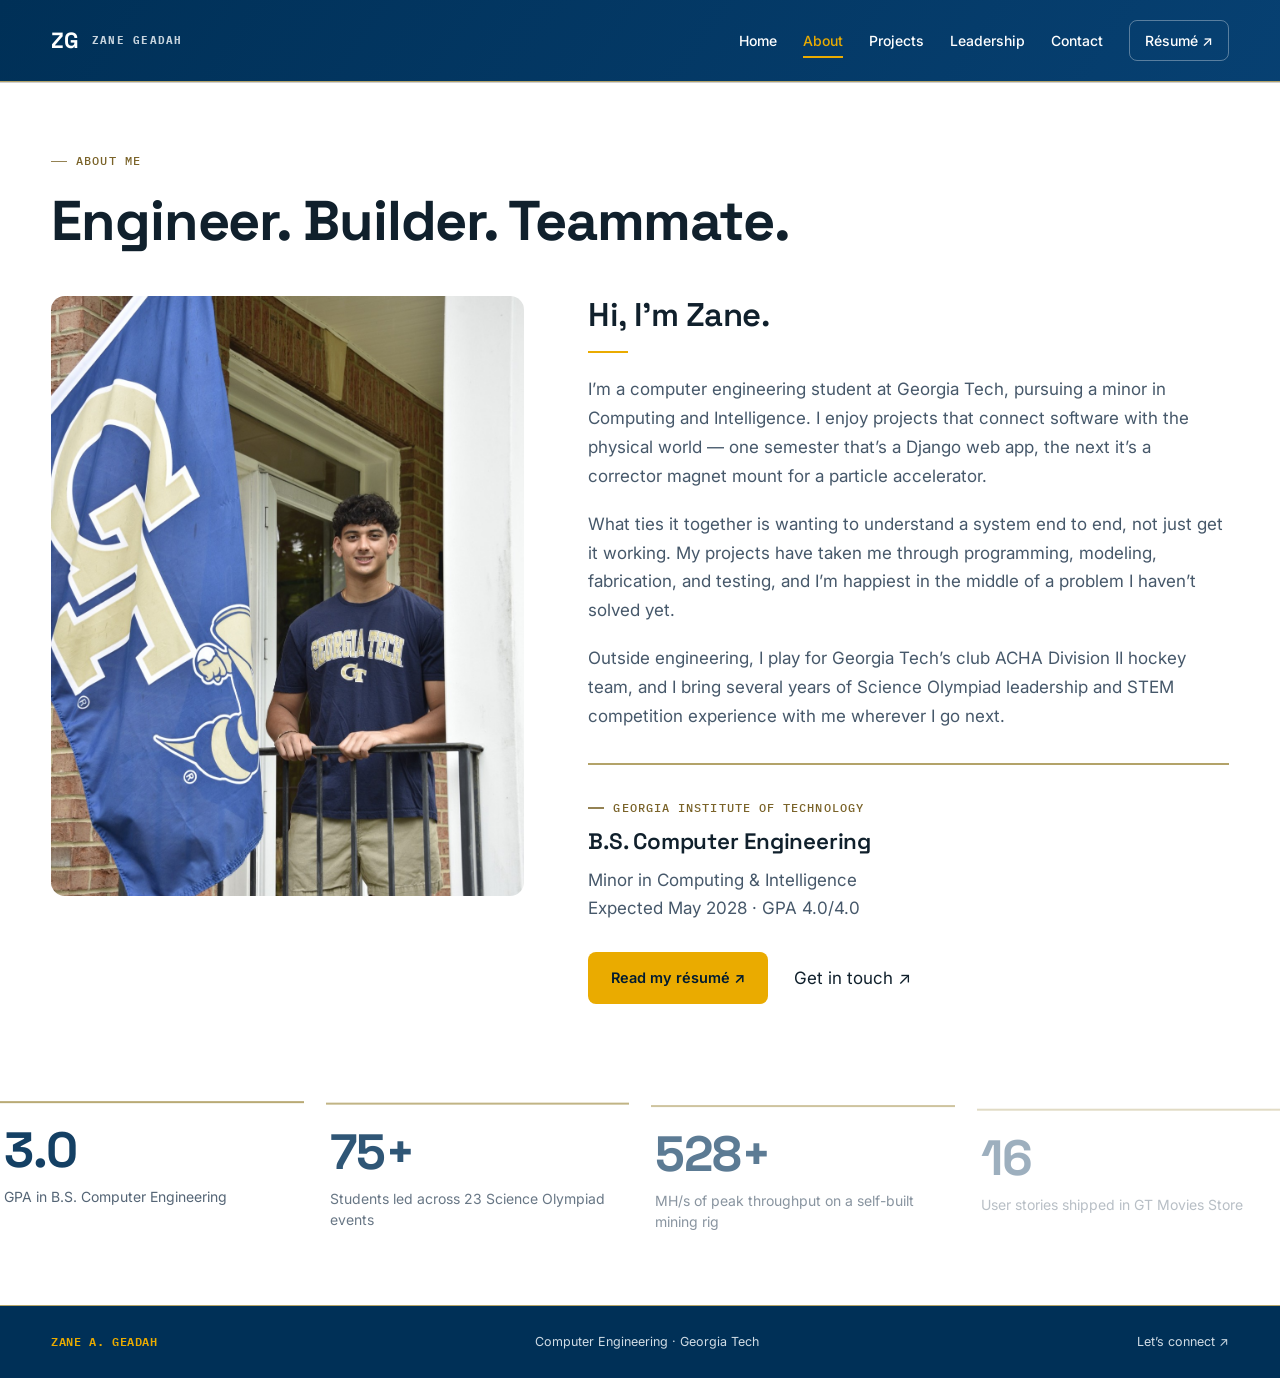
==== commit 04275852: "Redesign portfolio with an Apple HIG-informed engineering identity Apply the apple-design skill's fo" ====
--- a/about.html
+++ b/about.html
@@ -1 +1 @@
-<!doctype html><html lang="en"><head><meta charset="utf-8"><meta name="viewport" content="width=device-width,initial-scale=1"><title>About me | Zane Geadah</title><meta name="description" content="Zane Geadah — Georgia Tech computer engineering student. Projects, research, leadership, and a GT Movies Store walkthrough."><meta name="theme-color" content="#003057"><link rel="stylesheet" href="style.css"></head><body><a class="skip" href="#main">Skip to content</a><header><a class="brand" href="index.html">ZG<span>ZANE GEADAH</span></a><nav aria-label="Main navigation"><a href="index.html">Home</a><a href="about.html" aria-current="page">About</a><a href="projects.html">Projects</a><a href="leadership.html">Leadership</a><a href="contact.html">Contact</a><a class="resume" href="assets/Zane-Geadah-Resume.pdf" target="_blank" rel="noopener">Résumé ↗</a></nav></header><main id="main"><section class="page-heading wrap"><p class="eyebrow">ABOUT ME</p><h1>Engineer. Builder. Teammate.</h1></section><section class="split wrap about-layout"><figure class="about-photo"><img src="assets/about-zane.jpg" alt="Zane standing beside a Georgia Tech flag"><figcaption>Georgia Tech / Atlanta, Georgia</figcaption></figure><div class="prose"><h2>Hi, I’m Zane.</h2><p>I’m a computer engineering student at Georgia Tech, pursuing a minor in Computing and Intelligence. I enjoy projects that connect software with the physical world — one semester that’s a Django web app, the next it’s a corrector magnet mount for a particle accelerator.</p><p>What ties it together is wanting to understand a system end to end, not just get it working. My projects have taken me through programming, modeling, fabrication, and testing, and I’m happiest in the middle of a problem I haven’t solved yet.</p><p>Outside engineering, I play for Georgia Tech’s club ACHA Division II hockey team, and I bring several years of Science Olympiad leadership and STEM competition experience with me wherever I go next.</p><div class="education-block"><p class="eyebrow">GEORGIA INSTITUTE OF TECHNOLOGY</p><h3>B.S. Computer Engineering</h3><p>Minor in Computing &amp; Intelligence<br>Expected May 2028 · GPA 4.0/4.0</p></div><div class="actions"><a class="button" href="assets/Zane-Geadah-Resume.pdf" target="_blank" rel="noopener">Read my résumé ↗</a><a href="contact.html">Get in touch ↗</a></div></div></section><section class="wrap stat-strip" aria-label="Zane by the numbers"><div class="stat"><strong data-count="4" data-decimals="1">4.0</strong><span>GPA in B.S. Computer Engineering</span></div><div class="stat"><strong data-count="100" data-suffix="+">100+</strong><span>Students led across 23 Science Olympiad events</span></div><div class="stat"><strong data-count="700" data-suffix="+">700+</strong><span>MH/s of peak throughput on a self-built mining rig</span></div><div class="stat"><strong data-count="21">21</strong><span>User stories shipped in GT Movies Store</span></div></section></main><footer><a class="footer-name" href="index.html">ZANE A. GEADAH</a><span>Computer Engineering · Georgia Tech</span><a href="mailto:zageadah@gmail.com">Let’s connect ↗</a></footer><dialog id="image-viewer" aria-label="Project image detail"><button id="close-viewer" aria-label="Close image">Close ×</button><img id="viewer-image" alt=""><p id="viewer-caption"></p></dialog><script src="assets/vendor/anime.min.js"></script><script src="site.js"></script><script src="motion.js"></script></body></html>+<!doctype html><html lang="en"><head><meta charset="utf-8"><meta name="viewport" content="width=device-width,initial-scale=1"><title>About me | Zane Geadah</title><meta name="description" content="Zane Geadah — Georgia Tech computer engineering student. Projects, research, leadership, and a GT Movies Store walkthrough."><meta name="theme-color" content="#003057"><link rel="icon" href="data:image/svg+xml,%3Csvg xmlns='http://www.w3.org/2000/svg' viewBox='0 0 64 64'%3E%3Crect width='64' height='64' rx='14' fill='%23003057'/%3E%3Ctext x='32' y='41' font-family='Georgia,serif' font-size='26' fill='%23eaab00' text-anchor='middle'%3EZG%3C/text%3E%3C/svg%3E"><link rel="preconnect" href="https://fonts.googleapis.com"><link rel="preconnect" href="https://fonts.gstatic.com" crossorigin><link rel="stylesheet" href="https://fonts.googleapis.com/css2?family=Space+Grotesk:wght@500;600;700&family=Inter:wght@400;500;600;700&family=IBM+Plex+Mono:wght@400;500;600&display=swap"><link rel="stylesheet" href="style.css"></head><body><a class="skip" href="#main">Skip to content</a><header><a class="brand" href="index.html">ZG<span>ZANE GEADAH</span></a><button class="nav-toggle" type="button" aria-expanded="false" aria-controls="site-nav"><span class="nav-toggle-bars" aria-hidden="true"></span><span class="visually-hidden">Menu</span></button><nav id="site-nav" aria-label="Main navigation"><a href="index.html">Home</a><a href="about.html" aria-current="page">About</a><a href="projects.html">Projects</a><a href="leadership.html">Leadership</a><a href="contact.html">Contact</a><a class="resume" href="assets/Zane-Geadah-Resume.pdf" target="_blank" rel="noopener">Résumé ↗</a></nav></header><main id="main"><section class="page-heading wrap"><p class="eyebrow">ABOUT ME</p><h1>Engineer. Builder. Teammate.</h1></section><section class="split wrap about-layout"><figure class="about-photo"><img src="assets/about-zane.jpg" alt="Zane standing beside a Georgia Tech flag"><figcaption>Georgia Tech / Atlanta, Georgia</figcaption></figure><div class="prose"><h2>Hi, I’m Zane.</h2><p>I’m a computer engineering student at Georgia Tech, pursuing a minor in Computing and Intelligence. I enjoy projects that connect software with the physical world — one semester that’s a Django web app, the next it’s a corrector magnet mount for a particle accelerator.</p><p>What ties it together is wanting to understand a system end to end, not just get it working. My projects have taken me through programming, modeling, fabrication, and testing, and I’m happiest in the middle of a problem I haven’t solved yet.</p><p>Outside engineering, I play for Georgia Tech’s club ACHA Division II hockey team, and I bring several years of Science Olympiad leadership and STEM competition experience with me wherever I go next.</p><div class="education-block"><p class="eyebrow">GEORGIA INSTITUTE OF TECHNOLOGY</p><h3>B.S. Computer Engineering</h3><p>Minor in Computing &amp; Intelligence<br>Expected May 2028 · GPA 4.0/4.0</p></div><div class="actions"><a class="button" href="assets/Zane-Geadah-Resume.pdf" target="_blank" rel="noopener">Read my résumé ↗</a><a href="contact.html">Get in touch ↗</a></div></div></section><section class="wrap stat-strip" aria-label="Zane by the numbers"><div class="stat"><strong data-count="4" data-decimals="1">4.0</strong><span>GPA in B.S. Computer Engineering</span></div><div class="stat"><strong data-count="100" data-suffix="+">100+</strong><span>Students led across 23 Science Olympiad events</span></div><div class="stat"><strong data-count="700" data-suffix="+">700+</strong><span>MH/s of peak throughput on a self-built mining rig</span></div><div class="stat"><strong data-count="21">21</strong><span>User stories shipped in GT Movies Store</span></div></section></main><footer><a class="footer-name" href="index.html">ZANE A. GEADAH</a><span>Computer Engineering · Georgia Tech</span><a href="mailto:zageadah@gmail.com">Let’s connect ↗</a></footer><dialog id="image-viewer" aria-label="Project image detail"><button id="close-viewer" aria-label="Close image">Close ×</button><img id="viewer-image" alt=""><p id="viewer-caption"></p></dialog><script src="assets/vendor/anime.min.js"></script><script src="site.js"></script><script src="motion.js"></script></body></html>
--- a/style.css
+++ b/style.css
@@ -1,6 +1,338 @@
-:root{--navy:#003057;--navy2:#00457c;--deep:#041a2c;--gold:#b3a369;--gold-bright:#eaab00;--ink:#12232f;--muted:#54677a;--paper:#fff;--line:#dbe1e6;--cream:#f8f6ee}*{box-sizing:border-box}html{scroll-behavior:smooth}body{margin:0;background:white;color:var(--ink);font:16px/1.7 Arial,Helvetica,sans-serif;min-height:100vh;display:flex;flex-direction:column}main{flex:1}a{color:inherit;text-decoration:none}a:hover{text-decoration:underline;text-underline-offset:5px}a:focus-visible,button:focus-visible{outline:3px solid var(--gold-bright);outline-offset:5px}img{display:block;width:100%;height:100%;object-fit:cover}p,h1,h2,h3,figure{margin:0}.wrap{max-width:1320px;margin:auto;padding-left:55px;padding-right:55px}header{background:linear-gradient(120deg,var(--navy),var(--navy2) 150%);color:white;display:flex;justify-content:space-between;align-items:center;gap:24px;padding:22px max(4%,calc((100vw - 1210px)/2));border-bottom:3px solid var(--gold);position:sticky;top:0;z-index:10;box-shadow:0 2px 18px #00000022;transition:padding .3s ease,box-shadow .3s ease}header.scrolled{padding-top:13px;padding-bottom:13px;box-shadow:0 8px 26px #00000038}.scroll-progress{position:fixed;top:0;left:0;height:3px;width:0%;background:linear-gradient(90deg,var(--gold),var(--gold-bright));z-index:50;pointer-events:none}.brand{display:flex;align-items:center;gap:14px;font-size:30px;letter-spacing:-1px;font-weight:800;color:var(--gold-bright)}.brand span{font-size:12px;letter-spacing:1.6px;color:white}nav{display:flex;gap:25px;align-items:center;font-size:14px}nav a{padding:5px 0;position:relative}nav a:not(.resume)::after{content:"";position:absolute;left:0;right:0;bottom:-3px;height:2px;background:var(--gold-bright);transform:scaleX(0);transform-origin:left;transition:transform .25s ease}nav a:not(.resume):hover::after{transform:scaleX(1)}nav a[aria-current]{color:var(--gold-bright)}nav a[aria-current]::after{transform:scaleX(1)}nav .resume{border:1px solid #ffffff65;padding:8px 14px;transition:border-color .2s,background .2s}nav .resume:hover{border-color:var(--gold-bright);background:#ffffff12;text-decoration:none}h1{font-size:clamp(38px,5.5vw,70px);line-height:1.09;letter-spacing:-2px;font-weight:700}h1 em{font-style:normal;color:#8c722f}h2{font-size:32px;line-height:1.2;letter-spacing:-.8px}h3{font-size:24px;line-height:1.3}.eyebrow{font-size:12px;letter-spacing:1.7px;font-weight:700;display:inline-flex;align-items:center;gap:8px}.eyebrow::before{content:"";width:18px;height:2px;background:currentColor;opacity:.75;flex:none}.home-hero{max-width:none;position:relative;overflow:hidden;background:radial-gradient(1100px 620px at 82% -10%,#0a4677 0%,var(--navy) 55%),linear-gradient(160deg,var(--navy),var(--deep));color:white;padding:78px max(4%,calc((100vw - 1210px)/2)) 64px}.home-hero::before{content:"";position:absolute;inset:0;background-image:linear-gradient(#ffffff0d 1px,transparent 1px),linear-gradient(90deg,#ffffff0d 1px,transparent 1px);background-size:46px 46px;-webkit-mask-image:linear-gradient(180deg,#000,transparent 75%);mask-image:linear-gradient(180deg,#000,transparent 75%);pointer-events:none}.hero-orb{position:absolute;right:-8%;top:-18%;width:520px;height:520px;border:1px solid var(--gold);border-radius:50%;opacity:.16;pointer-events:none}.hero-orb::before{content:"";position:absolute;inset:60px;border:1px solid var(--gold);border-radius:50%;opacity:.6}.home-hero>*{position:relative}.home-hero .eyebrow{color:var(--gold-bright)}.home-hero h1{font-size:clamp(58px,8vw,108px);margin:22px 0 24px;letter-spacing:-4px}.gold{color:var(--gold-bright)}.hero-line{font-size:clamp(31px,4vw,48px);line-height:1.18}.hero-line em{font-family:Georgia,serif;color:var(--gold-bright);font-weight:400}.intro-text{max-width:630px;color:#d2dce5;font-size:18px;margin:25px 0}.actions{display:flex;align-items:center;gap:28px;flex-wrap:wrap;margin-top:26px}.button{background:var(--gold-bright);color:var(--navy);display:inline-flex;align-items:center;gap:22px;padding:13px 22px;font-size:14px;font-weight:700;border:1px solid transparent;transition:transform .18s ease,box-shadow .18s ease,background .18s ease}.button:hover{transform:translateY(-2px);box-shadow:0 12px 26px #eaab0040;text-decoration:none;background:#f6bb2a}.button-outline{background:transparent;color:var(--navy);display:inline-flex;align-items:center;gap:22px;padding:12px 21px;font-size:14px;font-weight:700;border:1.5px solid var(--navy);transition:transform .18s ease,box-shadow .18s ease,background .18s ease,color .18s ease}.button-outline:hover{background:var(--navy);color:#fff;text-decoration:none;transform:translateY(-2px);box-shadow:0 12px 26px #00305730}.availability{font-size:12px;letter-spacing:1.5px;margin-top:31px;color:#c4d0dc;display:inline-flex;align-items:center;gap:9px}.availability::before{content:"";width:7px;height:7px;border-radius:50%;background:var(--gold-bright);box-shadow:0 0 0 3px #eaab0026}.section-title{display:flex;justify-content:space-between;align-items:end;gap:24px;margin-bottom:27px}.section-title .eyebrow{color:var(--muted);margin-bottom:10px}.section-title>a{font-size:14px}.section-title h2,.prose h2{position:relative;padding-bottom:16px}.section-title h2::after,.prose h2::after{content:"";position:absolute;left:0;bottom:0;width:46px;height:3px;background:var(--gold-bright)}.home-projects{padding-top:52px;padding-bottom:65px}.cards{display:grid;grid-template-columns:repeat(3,minmax(0,1fr));gap:23px;perspective:1400px}.card{display:block;border:1px solid var(--line);background:#fff;transition:transform .2s,box-shadow .2s,border-color .2s;position:relative;overflow:hidden}.card::before{content:"";position:absolute;left:0;right:0;top:0;height:3px;background:var(--gold-bright);transform:scaleX(0);transform-origin:left;transition:transform .28s ease;z-index:1}.card:hover::before{transform:scaleX(1)}.card:hover{transform:translateY(-6px);box-shadow:0 18px 36px #00305722;text-decoration:none;border-color:#c4cfd8}.card-image{height:205px;overflow:hidden;background:var(--deep)}.card-image img{transition:transform .35s ease}.card:hover .card-image img{transform:scale(1.05)}.card-copy{padding:24px}.card-copy .eyebrow{font-size:11px;color:#667687}.card-copy h2{font-size:24px;display:flex;justify-content:space-between;gap:13px;margin:11px 0 12px}.card-copy h2 span{font-size:20px;color:#886d2c;transition:transform .2s ease}.card:hover .card-copy h2 span{transform:translate(3px,-3px)}.card-copy>p:last-child{color:var(--muted);font-size:15px;line-height:1.6}.card-mark{height:205px;background:var(--navy);color:var(--gold-bright);display:flex;align-items:center;justify-content:center;font-size:74px;letter-spacing:-3px;font-weight:700;gap:9px}.card-mark small{font-size:21px;letter-spacing:0}.page-heading{padding-top:57px;padding-bottom:43px}.page-heading .eyebrow{color:#81692e;margin-bottom:19px}.lede{max-width:740px;margin-top:22px;color:var(--muted);font-size:19px}.breadcrumb{padding-top:28px;font-size:14px;color:#60768a}.breadcrumb+.page-heading{padding-top:26px}.project-list{padding-bottom:75px}.split{display:grid;grid-template-columns:.85fr 1.15fr;gap:65px;align-items:start;padding-bottom:75px}.about-photo{height:610px}.about-photo img{object-position:center 40%}figcaption{font-size:12px;color:var(--muted);padding:12px 0;line-height:1.5}.prose h2{margin-bottom:21px}.prose>p{color:var(--muted);margin-bottom:19px;font-size:17px}.education-block{border-top:2px solid #b3a369;margin-top:31px;padding-top:24px}.education-block .eyebrow{color:#7e692f;margin-bottom:8px}.education-block p:not(.eyebrow){color:var(--muted);margin-top:10px}.stat-strip{padding:14px 0 75px;display:grid;grid-template-columns:repeat(4,minmax(0,1fr));gap:20px}.stat{border-top:3px solid var(--gold);padding:22px 4px 0}.stat strong{display:block;font-size:clamp(36px,4.2vw,54px);letter-spacing:-2px;color:var(--navy);line-height:1}.stat span{display:block;margin-top:10px;color:var(--muted);font-size:14px;line-height:1.5}.toolbox{padding-top:54px;padding-bottom:60px;background:var(--cream);border-top:1px solid var(--line);border-bottom:1px solid var(--line)}.toolbox-groups{display:grid;grid-template-columns:1fr 1fr;gap:34px;margin-top:26px}.toolbox-group h3{font-size:14px;letter-spacing:1.4px;color:#7e692f;margin-bottom:14px}.toolbox-tags{display:flex;flex-wrap:wrap;gap:10px}.toolbox-tags span{font-size:13.5px;font-weight:600;color:var(--navy);background:#fff;border:1px solid var(--line);padding:8px 15px;transition:transform .2s ease,border-color .2s ease,box-shadow .2s ease}.toolbox-tags span:hover{border-color:var(--gold);box-shadow:0 8px 18px #00305718;transform:translateY(-3px)}.lab-overview{display:grid;grid-template-columns:1fr 1.08fr;gap:46px;align-items:start}.lab-overview figure{height:430px}.lab-overview img{object-position:center}.tags{display:flex;flex-wrap:wrap;gap:8px;margin-top:22px}.tags span{font-size:12px;border:1px solid #aebcc9;padding:4px 10px}.lab-process{padding-top:73px;padding-bottom:80px}.evidence-grid{display:grid;grid-template-columns:repeat(4,minmax(0,1fr));gap:18px}.evidence-item{appearance:none;border:0;background:none;padding:0;color:inherit;text-align:left;font:inherit;cursor:pointer}.evidence-visual{height:210px;display:block;border:1px solid var(--line);background:#f3f5f7}.evidence-visual img{object-fit:contain}.evidence-caption{display:block;margin-top:13px}.evidence-caption small{display:block;font-size:11px;letter-spacing:1px;color:#6d602f}.evidence-caption strong{display:block;font-size:16px;line-height:1.4;margin-top:7px}.evidence-caption strong>span{color:#8c722f}.mining-layout{display:grid;grid-template-columns:.8fr 1.2fr;gap:60px;padding-bottom:85px;align-items:start}.mining-metric{background:var(--navy);color:var(--gold-bright);padding:45px;border-left:3px solid var(--gold)}.mining-metric strong{display:block;font-size:110px;line-height:1;letter-spacing:-5px}.mining-metric>span{font-size:32px}.mining-metric p{font-size:13px;color:#c3d0dc;margin-top:22px}.leadership-cards{grid-template-columns:repeat(2,1fr)}.leadership-cards .card-image{height:300px}.leadership-cards .card:first-child img{object-position:center 30%}.honor-society{padding-top:55px;padding-bottom:70px}.honor-society .eyebrow{margin-bottom:12px}.honor-society p{max-width:790px}.hockey-layout{grid-template-columns:1fr 1fr}.hockey-layout figure{height:670px}.hockey-layout img{object-fit:contain;background:#f3f5f7}.science-layout{padding-bottom:75px;display:grid;gap:36px}.science-layout figure img{height:auto;max-height:590px;object-fit:contain}.science-layout .prose{max-width:820px}.contact-page{padding-bottom:120px}.email{font-size:clamp(24px,4vw,46px);font-weight:700;border-bottom:2px solid #b3a369;padding-bottom:8px;overflow-wrap:anywhere}.contact-links{display:flex;gap:30px;flex-wrap:wrap;margin-top:36px}.contact-links a{font-size:16px}footer{display:flex;justify-content:space-between;gap:22px;align-items:center;background:var(--navy);color:#d0dce5;padding:27px max(4%,calc((100vw - 1210px)/2));font-size:12px;border-top:3px solid var(--gold)}.footer-name{font-weight:700;color:var(--gold-bright);letter-spacing:1px}.skip{position:absolute;top:-100px;background:white;padding:15px;z-index:20}.skip:focus{top:0}dialog{border:0;padding:24px;background:white;max-width:94vw;max-height:94vh;width:1100px;box-shadow:0 20px 100px #0005}dialog::backdrop{background:#001e36dd}dialog img{height:auto;max-height:76vh;object-fit:contain;margin:auto}dialog p{font-size:14px;margin-top:12px}#close-viewer{display:block;margin:0 0 15px auto;border:1px solid #a0adb9;background:white;padding:9px 16px;color:var(--ink);font:inherit;cursor:pointer}body:has(dialog[open]){overflow:hidden}.movie-page{padding-top:28px;padding-bottom:75px}
-@media(max-width:1000px){header{flex-wrap:wrap}nav{gap:23px}.wrap{padding-left:32px;padding-right:32px}.cards{gap:18px}.card-copy{padding:19px}.card-copy h2{font-size:22px}.split{gap:35px}.about-photo{height:550px}.lab-overview{gap:28px}.evidence-grid{grid-template-columns:repeat(2,1fr)}.evidence-visual{height:260px}.mining-layout{gap:30px}.mining-metric{padding:32px}.mining-metric strong{font-size:88px}}
-@media(max-width:700px){header{padding:20px 22px;gap:17px}.brand{font-size:26px}.brand span{font-size:11px}nav{gap:16px;flex-wrap:wrap;font-size:14px}.wrap{padding-left:23px;padding-right:23px}.home-hero{padding:45px 23px}.home-hero h1{letter-spacing:-2px}.cards{grid-template-columns:1fr}.card-image,.card-mark{height:240px}.page-heading{padding-top:38px;padding-bottom:32px}h1{font-size:42px;letter-spacing:-1.4px}h2{font-size:28px}.split,.lab-overview,.mining-layout{grid-template-columns:1fr;gap:40px}.about-photo{height:490px;max-width:390px;width:100%;margin:0 auto 10px}.lab-overview figure{height:auto}.lab-overview img{height:310px}.lab-process{padding-top:42px}.evidence-visual{height:180px}.evidence-grid{gap:25px 14px}.evidence-caption small{font-size:10px}.evidence-caption strong{font-size:14px}.section-title{align-items:start}.section-title>a{white-space:nowrap}.mining-metric{padding:30px}.hockey-layout figure{height:540px}.leadership-cards{grid-template-columns:1fr}.science-layout{gap:25px}.contact-page{padding-bottom:85px}footer{flex-wrap:wrap;padding:25px 23px}.movie-page{padding-left:15px;padding-right:15px}.breadcrumb{padding-top:22px}.prose>p{font-size:16px}.card:hover{transform:none}.stat-strip{grid-template-columns:1fr 1fr;padding-bottom:55px}.toolbox-groups{grid-template-columns:1fr;gap:26px}.toolbox{padding-top:40px;padding-bottom:44px}}@media(prefers-reduced-motion:reduce){html{scroll-behavior:auto}.card,header,.scroll-progress{transition:none}}
+:root{
+  --navy:#003057;--navy-deep:#001b30;--navy-2:#0b4a82;
+  --gold:#eaab00;--gold-muted:#b3a369;--gold-ink:#7a6329;
+  --ink:#10202c;--ink-2:#46586a;
+  --surface:#fff;--surface-alt:#f4f6f7;--surface-navy-alt:#082742;
+  --line:#dce2e6;--line-strong:#c3ccd3;--line-on-navy:#ffffff2b;
+  --radius-s:8px;--radius-m:14px;--radius-l:20px;
+  --shadow-s:0 1px 2px #0a1f3010,0 2px 8px #0a1f3010;
+  --shadow-m:0 4px 14px #0a1f301a,0 14px 34px #0a1f3014;
+  --shadow-l:0 18px 46px #0a1f3022,0 4px 14px #0a1f3014;
+  --ease:cubic-bezier(.16,.8,.24,1);
+  --font-display:"Space Grotesk",system-ui,"Segoe UI",sans-serif;
+  --font-body:"Inter",system-ui,"Segoe UI",Helvetica,Arial,sans-serif;
+  --font-mono:"IBM Plex Mono",ui-monospace,"SFMono-Regular",Menlo,monospace;
+}
+*{box-sizing:border-box}
+html{scroll-behavior:smooth}
+body{margin:0;background:var(--surface);color:var(--ink);font:1.0625rem/1.65 var(--font-body);min-height:100vh;display:flex;flex-direction:column;-webkit-font-smoothing:antialiased;text-rendering:optimizeLegibility}
+main{flex:1}
+a{color:inherit;text-decoration:none}
+a:hover{text-decoration:underline;text-underline-offset:5px}
+a:focus-visible,button:focus-visible{outline:2.5px solid var(--gold);outline-offset:4px;border-radius:2px}
+img{display:block;width:100%;height:100%;object-fit:cover}
+p,h1,h2,h3,figure,dl,dd{margin:0}
+.visually-hidden{position:absolute;width:1px;height:1px;padding:0;margin:-1px;overflow:hidden;clip:rect(0,0,0,0);white-space:nowrap;border:0}
+.wrap{max-width:1280px;margin:auto;padding-left:clamp(20px,4vw,55px);padding-right:clamp(20px,4vw,55px)}
+
+/* ---------- Type ---------- */
+h1{font-family:var(--font-display);font-weight:700;font-size:clamp(2.3rem,1.9rem + 2vw,3.6rem);line-height:1.08;letter-spacing:-.02em}
+h1 em{font-style:normal;color:var(--gold-ink)}
+h2{font-family:var(--font-display);font-weight:600;font-size:clamp(1.55rem,1.35rem + 1vw,2.05rem);line-height:1.2;letter-spacing:-.015em}
+h3{font-family:var(--font-display);font-weight:600;font-size:1.4rem;line-height:1.3;letter-spacing:-.01em}
+.eyebrow{font-family:var(--font-mono);font-size:12px;letter-spacing:.09em;font-weight:500;display:inline-flex;align-items:center;gap:9px;text-transform:uppercase}
+.eyebrow::before{content:"";width:16px;height:1.5px;background:currentColor;opacity:.8;flex:none}
+
+/* ---------- Header / nav ---------- */
+.scroll-progress{position:fixed;top:0;left:0;height:2.5px;width:0%;background:linear-gradient(90deg,var(--gold-muted),var(--gold));z-index:60;pointer-events:none}
+header{background:linear-gradient(125deg,var(--navy),var(--navy-2) 160%);color:#fff;display:flex;justify-content:space-between;align-items:center;gap:20px;padding:20px max(4%,calc((100vw - 1210px)/2));border-bottom:1px solid var(--gold-muted);position:sticky;top:0;z-index:50;box-shadow:0 1px 0 #00000030;transition:padding .3s var(--ease),box-shadow .3s var(--ease)}
+header.scrolled{padding-top:12px;padding-bottom:12px;box-shadow:0 10px 30px #00000030}
+.brand{display:flex;align-items:center;gap:13px;font-family:var(--font-display);font-size:22px;font-weight:700;letter-spacing:-.01em;color:#fff}
+.brand span{font-family:var(--font-mono);font-size:10.5px;letter-spacing:.12em;color:#c7d4de;text-transform:uppercase}
+nav{display:flex;gap:26px;align-items:center;font-size:14px;font-weight:500}
+nav a{padding:6px 0;position:relative;white-space:nowrap}
+nav a:not(.resume)::after{content:"";position:absolute;left:0;right:0;bottom:0;height:2px;background:var(--gold);transform:scaleX(0);transform-origin:left;transition:transform .25s var(--ease)}
+nav a:not(.resume):hover::after{transform:scaleX(1)}
+nav a[aria-current]{color:var(--gold)}
+nav a[aria-current]::after{transform:scaleX(1)}
+nav .resume{border:1px solid #ffffff55;padding:8px 15px;border-radius:var(--radius-s);transition:border-color .2s,background .2s}
+nav .resume:hover{border-color:var(--gold);background:#ffffff14;text-decoration:none}
+.nav-toggle{display:none;width:40px;height:40px;border:1px solid #ffffff40;border-radius:var(--radius-s);background:transparent;padding:0;align-items:center;justify-content:center;cursor:pointer;flex:none}
+.nav-toggle-bars,.nav-toggle-bars::before,.nav-toggle-bars::after{content:"";display:block;width:18px;height:1.5px;background:#fff;transition:transform .25s var(--ease),opacity .2s}
+.nav-toggle-bars{position:relative}
+.nav-toggle-bars::before{position:absolute;top:-6px}
+.nav-toggle-bars::after{position:absolute;top:6px}
+header.nav-open .nav-toggle-bars{background:transparent}
+header.nav-open .nav-toggle-bars::before{transform:translateY(6px) rotate(45deg)}
+header.nav-open .nav-toggle-bars::after{transform:translateY(-6px) rotate(-45deg)}
+
+/* ---------- Buttons / links ---------- */
+.actions{display:flex;align-items:center;gap:26px;flex-wrap:wrap;margin-top:30px}
+.button{background:var(--gold);color:var(--navy-deep);display:inline-flex;align-items:center;gap:16px;padding:13px 22px;font-family:var(--font-body);font-size:14.5px;font-weight:600;border-radius:var(--radius-s);border:1px solid transparent;transition:transform .18s var(--ease),box-shadow .18s var(--ease),background .18s var(--ease)}
+.button:hover{transform:translateY(-2px);box-shadow:0 14px 28px #eaab0038;text-decoration:none;background:#f5bb2a}
+.button-outline{background:transparent;color:var(--navy);display:inline-flex;align-items:center;gap:16px;padding:12px 21px;font-family:var(--font-body);font-size:14.5px;font-weight:600;border-radius:var(--radius-s);border:1.5px solid var(--navy);transition:transform .18s var(--ease),box-shadow .18s var(--ease),background .18s var(--ease),color .18s var(--ease)}
+.button-outline:hover{background:var(--navy);color:#fff;text-decoration:none;transform:translateY(-2px);box-shadow:0 14px 28px #00305730}
+.text-link{font-weight:600;font-size:14.5px;border-bottom:1px solid var(--line-strong);padding-bottom:3px;transition:border-color .2s}
+.text-link:hover{border-color:var(--ink);text-decoration:none}
+
+/* ---------- Hero ---------- */
+.home-hero{max-width:none;position:relative;overflow:hidden;background:radial-gradient(1000px 560px at 85% -12%,#0c4d80 0%,var(--navy) 55%),linear-gradient(165deg,var(--navy),var(--navy-deep));color:#fff;padding:clamp(56px,8vw,96px) max(4%,calc((100vw - 1210px)/2)) clamp(56px,7vw,80px)}
+.home-hero::before,.home-hero::after{content:"";position:absolute;width:34px;height:34px;border-top:1.5px solid var(--gold-muted);border-left:1.5px solid var(--gold-muted);opacity:.55;pointer-events:none}
+.home-hero::before{top:28px;left:28px}
+.home-hero::after{bottom:28px;right:28px;top:auto;left:auto;border-top:none;border-left:none;border-bottom:1.5px solid var(--gold-muted);border-right:1.5px solid var(--gold-muted)}
+.hero-grid{display:grid;grid-template-columns:1.35fr .8fr;gap:60px;align-items:start;position:relative}
+.hero-copy .eyebrow{color:var(--gold)}
+.hero-copy h1{font-size:clamp(2.6rem,2.1rem + 4vw,4.6rem);margin:20px 0 22px;letter-spacing:-.03em}
+.gold{color:var(--gold)}
+.hero-line{font-family:var(--font-display);font-weight:500;font-size:clamp(1.35rem,1.15rem + 1.4vw,1.9rem);line-height:1.25}
+.hero-line em{font-family:Georgia,"Times New Roman",serif;font-style:italic;color:var(--gold);font-weight:400}
+.intro-text{max-width:600px;color:#d2dce5;font-size:1.0625rem;line-height:1.7;margin:24px 0}
+.availability{font-family:var(--font-mono);font-size:11.5px;letter-spacing:.08em;margin-top:8px;color:#c4d0dc;display:inline-flex;align-items:center;gap:9px;text-transform:uppercase}
+.availability::before{content:"";width:6px;height:6px;border-radius:50%;background:var(--gold);box-shadow:0 0 0 3px #eaab0026}
+.hero-plate{background:#ffffff08;border:1px solid var(--line-on-navy);border-radius:var(--radius-m);padding:26px 26px 6px;backdrop-filter:blur(6px)}
+.hero-plate-title{font-family:var(--font-mono);font-size:11px;letter-spacing:.12em;color:var(--gold);text-transform:uppercase;margin-bottom:4px}
+.hero-plate dl{display:flex;flex-direction:column}
+.hero-plate div{display:flex;justify-content:space-between;gap:16px;padding:16px 0;border-top:1px solid var(--line-on-navy)}
+.hero-plate dt{font-family:var(--font-mono);font-size:11.5px;letter-spacing:.06em;color:#a9bacb;text-transform:uppercase;flex:none;padding-top:2px}
+.hero-plate dd{font-size:14.5px;line-height:1.5;color:#eef2f5;text-align:right;max-width:62%}
+
+/* ---------- Section headers ---------- */
+.section-title{display:flex;justify-content:space-between;align-items:end;gap:24px;margin-bottom:30px}
+.section-title .eyebrow{color:var(--ink-2);margin-bottom:11px}
+.section-title>a{font-size:14px}
+.section-title h2,.prose h2{position:relative;padding-bottom:18px}
+.section-title h2::after,.prose h2::after{content:"";position:absolute;left:0;bottom:0;width:40px;height:2.5px;background:var(--gold)}
+
+/* ---------- Toolbox ---------- */
+.toolbox{padding-top:60px;padding-bottom:64px;background:var(--surface-alt);border-top:1px solid var(--line);border-bottom:1px solid var(--line)}
+.toolbox-groups{display:grid;grid-template-columns:1fr 1fr;gap:36px;margin-top:28px}
+.toolbox-group h3{font-family:var(--font-mono);font-size:12.5px;letter-spacing:.1em;font-weight:500;color:var(--gold-ink);margin-bottom:15px;text-transform:uppercase}
+.toolbox-tags{display:flex;flex-wrap:wrap;gap:10px}
+.toolbox-tags span{font-family:var(--font-body);font-size:13.5px;font-weight:600;color:var(--navy);background:#fff;border:1px solid var(--line);border-radius:999px;padding:8px 16px;transition:transform .2s var(--ease),border-color .2s,box-shadow .2s}
+.toolbox-tags span:hover{border-color:var(--gold-muted);box-shadow:var(--shadow-s);transform:translateY(-2px)}
+
+/* ---------- Cards ---------- */
+.home-projects{padding-top:58px;padding-bottom:72px}
+.cards{display:grid;grid-template-columns:repeat(3,minmax(0,1fr));gap:24px}
+.card{display:block;border:1px solid var(--line);background:#fff;border-radius:var(--radius-m);transition:transform .22s var(--ease),box-shadow .22s var(--ease),border-color .22s var(--ease);position:relative;overflow:hidden}
+.card::before{content:"";position:absolute;left:0;right:0;top:0;height:3px;background:var(--gold);transform:scaleX(0);transform-origin:left;transition:transform .3s var(--ease);z-index:1}
+.card:hover::before{transform:scaleX(1)}
+.card:hover{transform:translateY(-5px);box-shadow:var(--shadow-l);text-decoration:none;border-color:var(--line-strong)}
+.card-image{height:205px;overflow:hidden;background:var(--navy-deep)}
+.card-image img{transition:transform .4s var(--ease)}
+.card:hover .card-image img{transform:scale(1.045)}
+.card-copy{padding:24px}
+.card-copy .eyebrow{font-size:11px;color:var(--ink-2)}
+.card-copy h2{font-size:22px;display:flex;justify-content:space-between;gap:13px;margin:13px 0 12px}
+.card-copy h2 span{font-size:19px;color:var(--gold-ink);transition:transform .2s var(--ease)}
+.card:hover .card-copy h2 span{transform:translate(3px,-3px)}
+.card-copy>p:last-child{color:var(--ink-2);font-size:15px;line-height:1.6}
+.card-mark{height:205px;background:var(--navy);color:var(--gold);display:flex;align-items:center;justify-content:center;font-family:var(--font-display);font-size:64px;letter-spacing:-.03em;font-weight:700;gap:9px}
+.card-mark small{font-family:var(--font-mono);font-size:17px;letter-spacing:0;font-weight:500}
+
+/* ---------- Page heading / prose ---------- */
+.page-heading{padding-top:60px;padding-bottom:44px}
+.page-heading .eyebrow{color:var(--gold-ink);margin-bottom:20px}
+.lede{max-width:720px;margin-top:20px;color:var(--ink-2);font-size:1.15rem;line-height:1.6}
+.breadcrumb{padding-top:30px;font-size:14px;color:var(--ink-2)}
+.breadcrumb a{font-weight:600}
+.breadcrumb+.page-heading{padding-top:26px}
+.project-list{padding-bottom:80px}
+.split{display:grid;grid-template-columns:.85fr 1.15fr;gap:64px;align-items:start;padding-bottom:80px}
+.about-photo{height:600px;border-radius:var(--radius-m);overflow:hidden}
+.about-photo img{object-position:center 40%}
+figcaption{font-size:12.5px;color:var(--ink-2);padding:13px 0;line-height:1.5}
+.prose h2{margin-bottom:22px}
+.prose>p{color:var(--ink-2);margin-bottom:19px;font-size:1.0625rem;line-height:1.7}
+.education-block{border-top:2px solid var(--gold-muted);margin-top:32px;padding-top:24px}
+.education-block .eyebrow{color:var(--gold-ink);margin-bottom:9px}
+.education-block p:not(.eyebrow){color:var(--ink-2);margin-top:10px}
+
+/* ---------- Stats ---------- */
+.stat-strip{padding:16px 0 78px;display:grid;grid-template-columns:repeat(4,minmax(0,1fr));gap:22px}
+.stat{border-top:2.5px solid var(--gold-muted);padding:22px 4px 0}
+.stat strong{display:block;font-family:var(--font-display);font-size:clamp(2.1rem,1.7rem + 2vw,3.1rem);letter-spacing:-.02em;color:var(--navy);line-height:1;font-weight:700}
+.stat span{display:block;margin-top:11px;color:var(--ink-2);font-size:14px;line-height:1.5}
+
+/* ---------- Jefferson Lab / evidence ---------- */
+.lab-overview{display:grid;grid-template-columns:1fr 1.08fr;gap:48px;align-items:start}
+.lab-overview figure{height:430px;border-radius:var(--radius-m);overflow:hidden}
+.lab-overview img{object-position:center}
+.tags{display:flex;flex-wrap:wrap;gap:9px;margin-top:24px}
+.tags span{font-family:var(--font-mono);font-size:11.5px;color:var(--ink-2);border:1px solid var(--line-strong);border-radius:999px;padding:5px 12px}
+.lab-process{padding-top:74px;padding-bottom:84px}
+.evidence-grid{display:grid;grid-template-columns:repeat(4,minmax(0,1fr));gap:20px}
+.evidence-item{appearance:none;border:0;background:none;padding:0;color:inherit;text-align:left;font:inherit;cursor:pointer}
+.evidence-visual{height:210px;display:block;border:1px solid var(--line);border-radius:var(--radius-s);background:var(--surface-alt);overflow:hidden;transition:box-shadow .2s,border-color .2s}
+.evidence-item:hover .evidence-visual{border-color:var(--gold-muted);box-shadow:var(--shadow-s)}
+.evidence-visual img{object-fit:contain}
+.evidence-caption{display:block;margin-top:14px}
+.evidence-caption small{display:block;font-family:var(--font-mono);font-size:10.5px;letter-spacing:.07em;color:var(--gold-ink);text-transform:uppercase}
+.evidence-caption strong{display:block;font-family:var(--font-body);font-weight:600;font-size:15.5px;line-height:1.4;margin-top:7px}
+.evidence-caption strong>span{color:var(--gold-ink)}
+
+/* ---------- Mining rig ---------- */
+.mining-layout{display:grid;grid-template-columns:.8fr 1.2fr;gap:56px;padding-bottom:88px;align-items:start}
+.mining-metric{background:var(--navy);color:var(--gold);padding:44px;border-radius:var(--radius-m);border-left:3px solid var(--gold-muted)}
+.mining-metric strong{display:block;font-family:var(--font-display);font-size:96px;line-height:1;letter-spacing:-.03em;font-weight:700}
+.mining-metric>span{font-family:var(--font-mono);font-size:26px}
+.mining-metric p{font-family:var(--font-mono);font-size:12.5px;color:#c3d0dc;margin-top:22px;letter-spacing:.03em}
+
+/* ---------- Leadership ---------- */
+.leadership-cards{grid-template-columns:repeat(2,1fr)}
+.leadership-cards .card-image{height:300px}
+.leadership-cards .card:first-child img{object-position:center 30%}
+.honor-society{padding-top:58px;padding-bottom:74px}
+.honor-society .eyebrow{margin-bottom:13px;color:var(--gold-ink)}
+.honor-society p{max-width:790px;color:var(--ink-2);font-size:1.0625rem;line-height:1.7}
+
+/* ---------- Hockey / Science Olympiad ---------- */
+.hockey-layout{grid-template-columns:1fr 1fr}
+.hockey-layout figure{height:640px;border-radius:var(--radius-m);overflow:hidden}
+.hockey-layout img{object-fit:contain;background:var(--surface-alt)}
+.science-layout{padding-bottom:80px;display:grid;gap:36px}
+.science-layout figure{border-radius:var(--radius-m);overflow:hidden}
+.science-layout figure img{height:auto;max-height:580px;object-fit:contain}
+.science-layout .prose{max-width:820px}
+
+/* ---------- Contact ---------- */
+.contact-page{padding-bottom:130px}
+.email{font-family:var(--font-display);font-size:clamp(1.6rem,1.2rem + 3vw,3rem);font-weight:700;border-bottom:2px solid var(--gold-muted);padding-bottom:10px;overflow-wrap:anywhere;display:inline-block}
+.contact-links{display:flex;gap:30px;flex-wrap:wrap;margin-top:38px}
+.contact-links a{font-size:16px;font-weight:600}
+
+/* ---------- Footer ---------- */
+footer{display:flex;justify-content:space-between;gap:22px;align-items:center;background:var(--navy);color:#d0dce5;padding:26px max(4%,calc((100vw - 1210px)/2));font-size:12.5px;border-top:1px solid var(--gold-muted)}
+.footer-name{font-family:var(--font-mono);font-weight:600;color:var(--gold);letter-spacing:.05em;font-size:12px}
+.skip{position:absolute;top:-100px;background:#fff;padding:15px;z-index:70;border-radius:0 0 var(--radius-s) 0}
+.skip:focus{top:0}
+
+/* ---------- Dialog / image viewer ---------- */
+dialog{border:0;padding:24px;background:#fff;border-radius:var(--radius-m);max-width:94vw;max-height:94vh;width:1100px;box-shadow:var(--shadow-l)}
+dialog::backdrop{background:#001e36dd}
+dialog img{height:auto;max-height:76vh;object-fit:contain;margin:auto;border-radius:var(--radius-s)}
+dialog p{font-size:14px;margin-top:12px;color:var(--ink-2)}
+#close-viewer{display:block;margin:0 0 15px auto;border:1px solid var(--line-strong);border-radius:var(--radius-s);background:#fff;padding:9px 16px;color:var(--ink);font:inherit;cursor:pointer}
+body:has(dialog[open]){overflow:hidden}
+.movie-page{padding-top:30px;padding-bottom:80px}
+
+@media(max-width:1000px){
+  nav{gap:22px}
+  .wrap{padding-left:32px;padding-right:32px}
+  .hero-grid{grid-template-columns:1fr;gap:36px}
+  .hero-plate{max-width:480px}
+  .cards{gap:18px}
+  .card-copy{padding:19px}
+  .card-copy h2{font-size:21px}
+  .split{gap:36px}
+  .about-photo{height:540px}
+  .lab-overview{gap:28px}
+  .evidence-grid{grid-template-columns:repeat(2,1fr)}
+  .evidence-visual{height:260px}
+  .mining-layout{gap:30px}
+  .mining-metric{padding:32px}
+  .mining-metric strong{font-size:78px}
+}
+@media(max-width:760px){
+  header{flex-wrap:wrap;padding:16px 22px;gap:14px}
+  .brand{font-size:19px}
+  .brand span{font-size:10px}
+  .nav-toggle{display:flex}
+  nav{position:absolute;top:100%;left:0;right:0;background:var(--navy-deep);flex-direction:column;align-items:stretch;gap:2px;padding:10px 22px 18px;max-height:0;overflow:hidden;opacity:0;transition:max-height .3s var(--ease),opacity .2s var(--ease);border-bottom:1px solid var(--gold-muted)}
+  header.nav-open nav{max-height:420px;opacity:1}
+  nav a{padding:12px 2px}
+  nav a:not(.resume)::after{display:none}
+  nav .resume{text-align:center;margin-top:6px}
+  .home-hero{padding:44px 22px}
+  .home-hero::before,.home-hero::after{width:22px;height:22px}
+  .hero-copy h1{letter-spacing:-.02em}
+  .cards{grid-template-columns:1fr}
+  .card-image,.card-mark{height:230px}
+  .page-heading{padding-top:40px;padding-bottom:32px}
+  .split,.lab-overview,.mining-layout{grid-template-columns:1fr;gap:38px}
+  .about-photo{height:480px;max-width:390px;width:100%;margin:0 auto 10px}
+  .lab-overview figure{height:auto}
+  .lab-overview img{height:300px}
+  .lab-process{padding-top:44px}
+  .evidence-visual{height:180px}
+  .evidence-grid{gap:24px 14px}
+  .evidence-caption small{font-size:10px}
+  .evidence-caption strong{font-size:14px}
+  .section-title{align-items:start}
+  .section-title>a{white-space:nowrap}
+  .mining-metric{padding:28px}
+  .hockey-layout figure{height:480px}
+  .leadership-cards{grid-template-columns:1fr}
+  .science-layout{gap:24px}
+  .contact-page{padding-bottom:90px}
+  footer{flex-wrap:wrap;padding:24px 22px;text-align:left}
+  .movie-page{padding-left:15px;padding-right:15px}
+  .breadcrumb{padding-top:24px}
+  .prose>p{font-size:1rem}
+  .stat-strip{grid-template-columns:1fr 1fr;padding-bottom:56px}
+  .toolbox-groups{grid-template-columns:1fr;gap:28px}
+  .toolbox{padding-top:42px;padding-bottom:46px}
+}
+@media(prefers-reduced-motion:reduce){
+  html{scroll-behavior:auto}
+  .card,header,.scroll-progress,nav{transition:none}
+}
+
 /* GT Movies Store project case study */
-.projects{background:#fff;padding-bottom:30px}.movie-project{border:1px solid #dbe2e8;min-width:0}.movie-overview{display:grid;grid-template-columns:1.45fr 1fr;gap:55px;padding:42px}.movie-description .eyebrow{color:#627284}.movie-description h3{font-size:46px;letter-spacing:-1.4px;margin:13px 0 18px}.movie-description>p:not(.eyebrow){color:var(--muted);margin:15px 0}.movie-description .project-lead{font-size:23px;color:var(--ink)!important;line-height:1.4}.project-actions{display:flex;align-items:center;gap:26px;margin-top:28px;flex-wrap:wrap}.project-actions .button{font-size:14px;gap:18px}.movie-capabilities{background:#f3f6f8;padding:28px;align-self:start;border-top:3px solid #b49b61}.movie-capabilities>div{display:flex;gap:17px;padding:22px 0;border-bottom:1px solid #d6dfe7}.movie-capabilities>div>span{font-size:12px;color:#60768a;font-weight:800;width:30px;height:30px;flex:none;border-radius:50%;border:1px solid currentColor;display:flex;align-items:center;justify-content:center}.movie-capabilities h4,.process-grid h4{margin:0 0 9px;font-size:19px;line-height:1.35;letter-spacing:-.3px}.movie-capabilities p:not(.eyebrow){font-size:15px;line-height:1.6;color:var(--muted)}.code-note{font-size:13px;display:block;margin-top:21px;overflow-wrap:anywhere}.code-note>span{font-family:monospace;font-size:18px;margin-right:7px}.project-process{padding:38px 42px;background:#f7f9fa;border-top:1px solid #dbe2e8}.process-heading .eyebrow{color:var(--muted);margin-bottom:9px}.process-heading h3{font-size:29px}.process-grid{display:grid;grid-template-columns:repeat(3,minmax(0,1fr));gap:30px;margin-top:30px}.process-number{display:block;font-size:12px;color:#526c84;font-weight:700;letter-spacing:1px;margin-bottom:13px}.process-grid p{font-size:16px;color:var(--muted);margin:14px 0 0}.process-grid a{color:#234f73;text-decoration:underline;text-underline-offset:3px}.story-map{padding:38px 42px;border-top:1px solid #dbe2e8;background:#fff}.story-grid{display:grid;grid-template-columns:repeat(3,minmax(0,1fr));gap:22px;margin-top:30px}.story-card{border:1px solid var(--line);background:var(--cream);padding:23px;transition:border-color .2s,box-shadow .2s}.story-card:hover{border-color:var(--gold);box-shadow:0 10px 24px #00305714}.story-card h4{font-size:17px;letter-spacing:-.2px;margin:0 0 13px}.story-ids{display:flex;flex-wrap:wrap;gap:6px;margin-bottom:14px}.story-ids span{font-size:11px;font-weight:800;color:var(--navy);background:#fff;border:1px solid var(--gold);border-radius:20px;padding:2px 9px}.story-card p{margin:0;color:var(--muted);font-size:14.5px;line-height:1.65}.project-video{padding:38px 42px;border-top:1px solid #dbe2e8}.video-heading{display:flex;justify-content:space-between;align-items:end;gap:20px;margin-bottom:22px}.video-heading .eyebrow{color:var(--muted);margin-bottom:9px}.video-heading>span{font-size:12px;letter-spacing:1px;color:var(--muted);white-space:nowrap}.project-video video{display:block;width:100%;aspect-ratio:16/9;background:#080c11;max-height:75vh;object-fit:contain}.video-footer{display:flex;gap:25px;justify-content:space-between;align-items:start;margin-top:15px;font-size:14px;color:var(--muted)}.video-footer a{white-space:nowrap;text-decoration:underline}#gt-movies-store,#project-video{scroll-margin-top:30px}.movie-project cite{font-style:italic}@media(max-width:1000px){.movie-overview{padding:30px;gap:30px;grid-template-columns:1.2fr 1fr}.movie-description h3{font-size:38px}.process-grid{gap:24px;grid-template-columns:1fr}.process-grid section{border-top:1px solid #dbe2e8;padding-top:23px}.project-process,.project-video,.story-map{padding:30px}.process-grid p{max-width:850px}.story-grid{grid-template-columns:1fr 1fr}}@media(max-width:700px){header{gap:14px;flex-wrap:wrap}nav{gap:16px;flex-wrap:wrap}.movie-overview{grid-template-columns:1fr;padding:23px;gap:28px}.movie-description h3{font-size:34px}.movie-description .project-lead{font-size:21px}.movie-capabilities{padding:22px}.project-process,.project-video,.story-map{padding:24px}.process-heading h3{font-size:26px}.video-heading{align-items:start;flex-direction:column;gap:10px}.video-heading h3{font-size:25px}.video-footer{flex-direction:column;gap:12px}.project-actions{gap:20px}.project-video video{max-height:none}.projects .section-heading h2{font-size:30px}.code-note{font-size:14px}.story-grid{grid-template-columns:1fr}}@media(max-width:390px){.project-process,.project-video,.movie-overview,.story-map{padding:18px}.movie-description h3{font-size:30px}nav{gap:12px}}
-.movie-capabilities{background:var(--navy);color:white;border-top:3px solid var(--gold)}.movie-capabilities p:not(.eyebrow){color:#d0dbe5}.movie-capabilities>div{border-color:#ffffff30}.movie-capabilities>div>span{color:var(--gold)}.movie-capabilities .eyebrow,.code-note{color:var(--gold)}.project-process{background:#f5f6f7}.process-number{color:#80692c}.movie-description .eyebrow{color:#80692c}.project-video{background:var(--deep);color:white}.video-heading .eyebrow,.video-heading>span{color:var(--gold)}.video-footer{color:#cbd7e1}
+.projects{background:#fff;padding-bottom:30px}
+.movie-project{border:1px solid var(--line);border-radius:var(--radius-m);overflow:hidden;min-width:0}
+.movie-overview{display:grid;grid-template-columns:1.45fr 1fr;gap:55px;padding:44px}
+.movie-description .eyebrow{color:var(--ink-2)}
+.movie-description h3{font-size:clamp(1.8rem,1.4rem + 2vw,2.7rem);letter-spacing:-.02em;margin:14px 0 18px}
+.movie-description>p:not(.eyebrow){color:var(--ink-2);margin:15px 0;line-height:1.7}
+.movie-description .project-lead{font-size:1.35rem;color:var(--ink)!important;line-height:1.45;font-weight:500}
+.project-actions{display:flex;align-items:center;gap:24px;margin-top:28px;flex-wrap:wrap}
+.project-actions .button{font-size:14px;gap:14px}
+.movie-capabilities{background:var(--navy);color:#fff;padding:28px;align-self:start;border-radius:var(--radius-m);border-top:3px solid var(--gold-muted)}
+.movie-capabilities>div{display:flex;gap:17px;padding:22px 0;border-bottom:1px solid var(--line-on-navy)}
+.movie-capabilities>div:last-of-type{border-bottom:0}
+.movie-capabilities>div>span{font-family:var(--font-mono);font-size:12px;color:var(--gold);font-weight:600;width:30px;height:30px;flex:none;border-radius:50%;border:1px solid currentColor;display:flex;align-items:center;justify-content:center}
+.movie-capabilities h4,.process-grid h4{margin:0 0 9px;font-family:var(--font-display);font-weight:600;font-size:19px;line-height:1.35;letter-spacing:-.01em}
+.movie-capabilities p:not(.eyebrow){font-size:15px;line-height:1.6;color:#d0dbe5}
+.movie-capabilities .eyebrow{color:var(--gold)}
+.code-note{font-family:var(--font-mono);color:var(--gold);font-size:12.5px;display:block;margin-top:22px;overflow-wrap:anywhere}
+.code-note>span{font-size:15px;margin-right:8px}
+.project-process{padding:40px 44px;background:var(--surface-alt);border-top:1px solid var(--line)}
+.process-heading .eyebrow{color:var(--ink-2);margin-bottom:10px}
+.process-heading h3{font-size:1.7rem}
+.process-grid{display:grid;grid-template-columns:repeat(3,minmax(0,1fr));gap:32px;margin-top:32px}
+.process-number{display:block;font-family:var(--font-mono);font-size:11.5px;color:var(--gold-ink);font-weight:600;letter-spacing:.06em;margin-bottom:14px;text-transform:uppercase}
+.process-grid p{font-size:16px;color:var(--ink-2);margin:14px 0 0;line-height:1.65}
+.process-grid a{color:var(--navy-2);text-decoration:underline;text-underline-offset:3px}
+.story-map{padding:40px 44px;border-top:1px solid var(--line);background:#fff}
+.story-grid{display:grid;grid-template-columns:repeat(3,minmax(0,1fr));gap:22px;margin-top:32px}
+.story-card{border:1px solid var(--line);background:var(--surface-alt);border-radius:var(--radius-s);padding:23px;transition:border-color .2s,box-shadow .2s}
+.story-card:hover{border-color:var(--gold-muted);box-shadow:var(--shadow-s)}
+.story-card h4{font-family:var(--font-display);font-weight:600;font-size:16.5px;letter-spacing:-.01em;margin:0 0 13px}
+.story-ids{display:flex;flex-wrap:wrap;gap:6px;margin-bottom:14px}
+.story-ids span{font-family:var(--font-mono);font-size:10.5px;font-weight:600;color:var(--navy);background:#fff;border:1px solid var(--gold-muted);border-radius:20px;padding:3px 10px}
+.story-card p{margin:0;color:var(--ink-2);font-size:14.5px;line-height:1.65}
+.project-video{padding:40px 44px;border-top:1px solid var(--line);background:var(--navy-deep);color:#fff}
+.video-heading{display:flex;justify-content:space-between;align-items:end;gap:20px;margin-bottom:22px}
+.video-heading .eyebrow{color:var(--gold);margin-bottom:10px}
+.video-heading>span{font-family:var(--font-mono);font-size:12px;letter-spacing:.05em;color:var(--gold);white-space:nowrap}
+.project-video video{display:block;width:100%;aspect-ratio:16/9;background:#080c11;max-height:75vh;object-fit:contain;border-radius:var(--radius-s)}
+.video-footer{display:flex;gap:25px;justify-content:space-between;align-items:start;margin-top:16px;font-size:14px;color:#cbd7e1}
+.video-footer a{white-space:nowrap;text-decoration:underline;color:#fff}
+#gt-movies-store,#project-video{scroll-margin-top:30px}
+.movie-project cite{font-style:italic}
+@media(max-width:1000px){
+  .movie-overview{padding:30px;gap:30px;grid-template-columns:1.2fr 1fr}
+  .process-grid{gap:24px;grid-template-columns:1fr}
+  .process-grid section{border-top:1px solid var(--line);padding-top:23px}
+  .project-process,.project-video,.story-map{padding:30px}
+  .process-grid p{max-width:850px}
+  .story-grid{grid-template-columns:1fr 1fr}
+}
+@media(max-width:760px){
+  .movie-overview{grid-template-columns:1fr;padding:24px;gap:28px}
+  .movie-description .project-lead{font-size:1.2rem}
+  .movie-capabilities{padding:22px}
+  .project-process,.project-video,.story-map{padding:24px}
+  .video-heading{align-items:start;flex-direction:column;gap:10px}
+  .video-heading h3{font-size:1.4rem}
+  .video-footer{flex-direction:column;gap:12px}
+  .project-actions{gap:18px}
+  .project-video video{max-height:none}
+  .code-note{font-size:12.5px}
+  .story-grid{grid-template-columns:1fr}
+}
+@media(max-width:390px){
+  .project-process,.project-video,.movie-overview,.story-map{padding:18px}
+  nav a{padding:11px 2px}
+}
